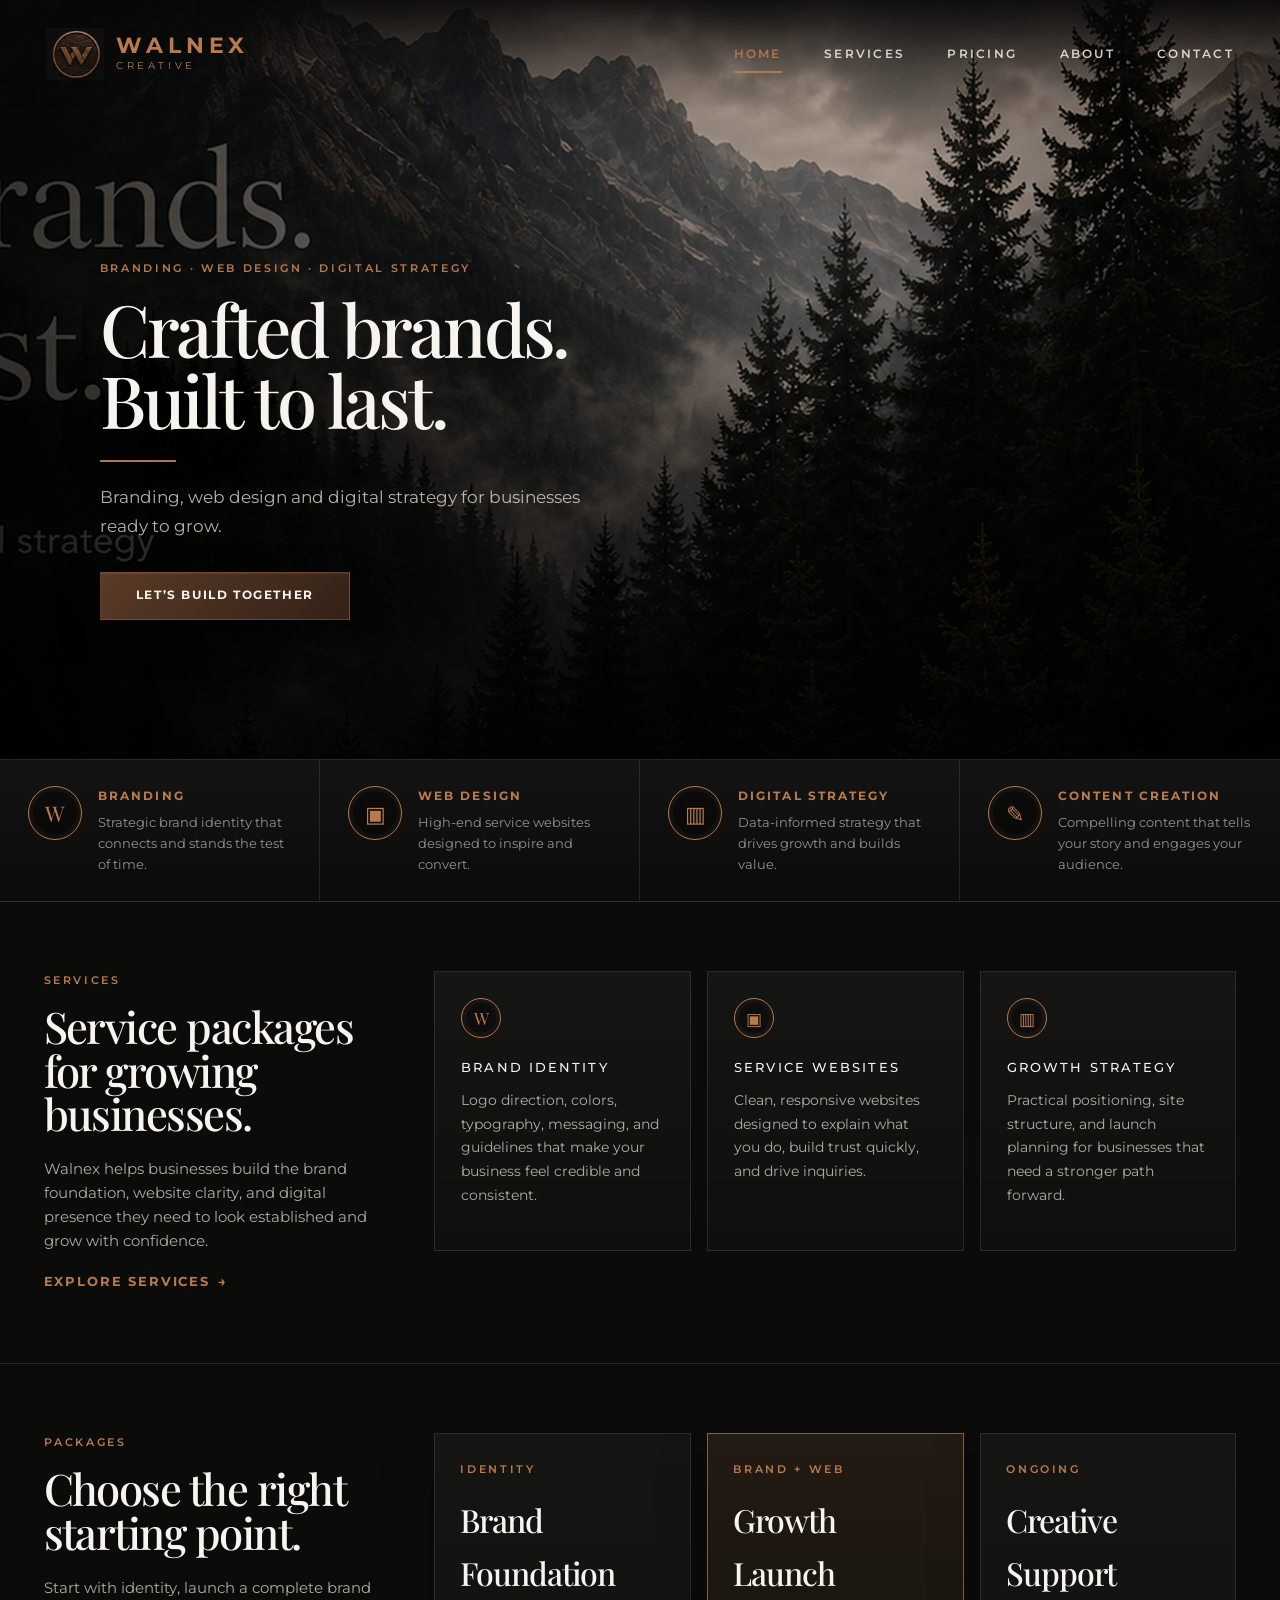
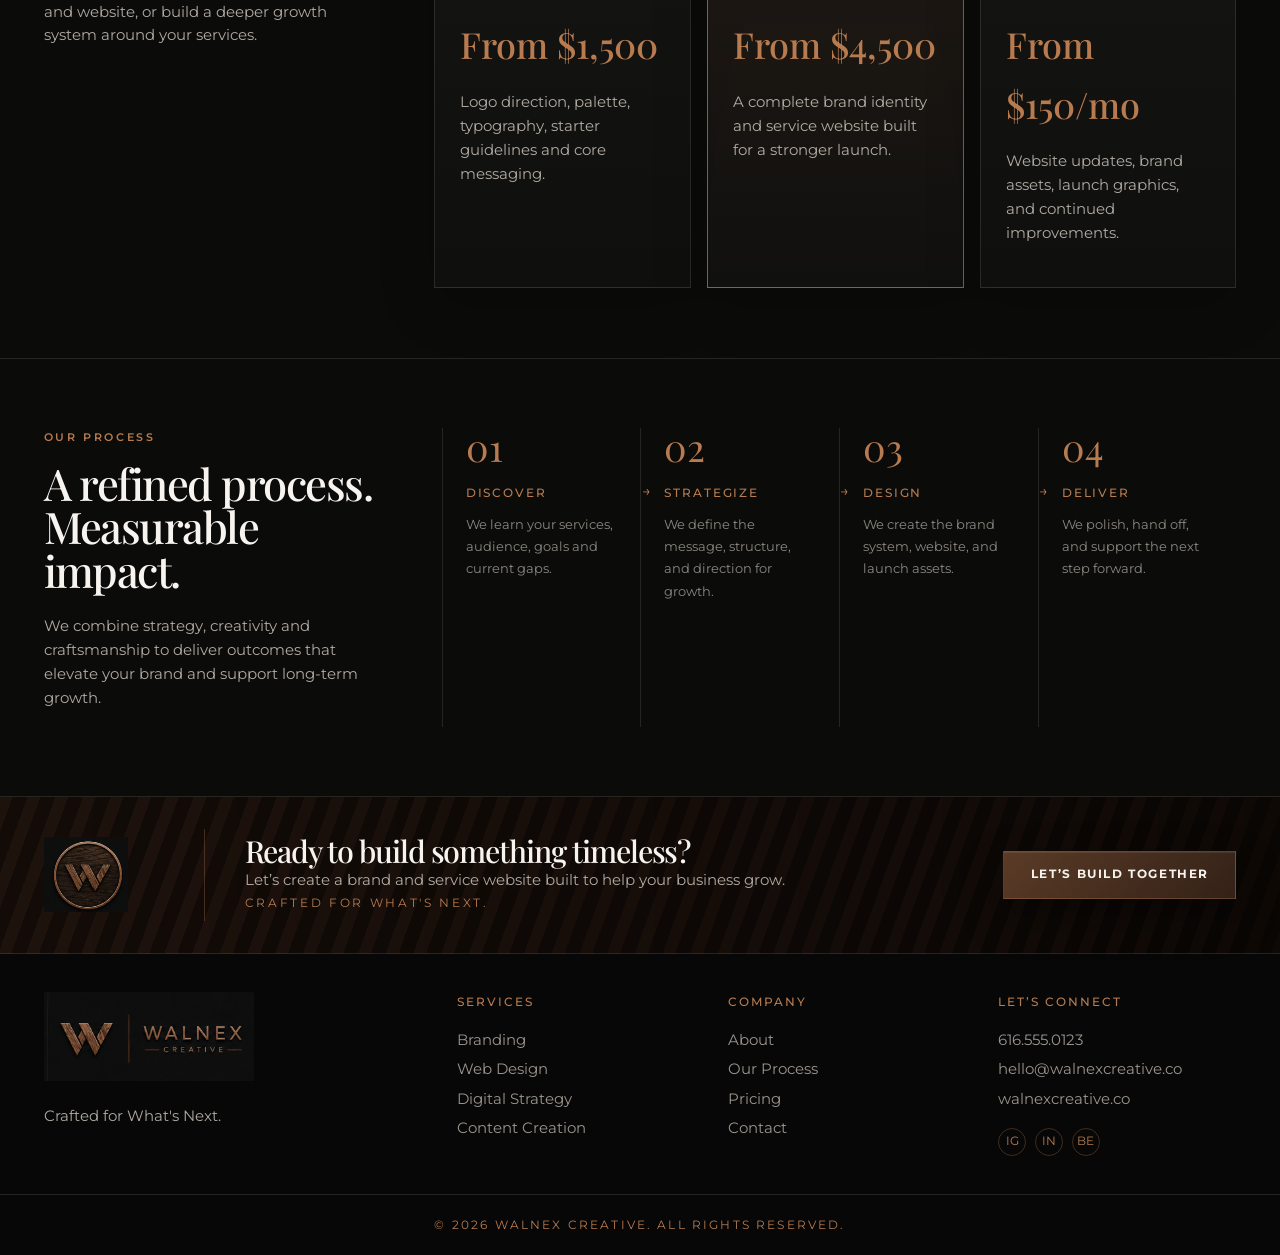
==== index.html @ 0cb0923e "Add files via upload" ====
<!DOCTYPE html>
<html lang="en">
<head>
  <meta charset="UTF-8" />
  <meta name="viewport" content="width=device-width, initial-scale=1.0" />
  <meta name="description" content="Walnex Creative builds premium brand identities, service websites, and digital strategy for growing businesses." />
  <meta name="theme-color" content="#0b0b0a" />
  <!-- Walnex Creative v2.7 -->
  <title>Walnex Creative v2.7 | Branding, Websites & Growth Strategy</title>
  <link rel="preconnect" href="https://fonts.googleapis.com">
  <link rel="preconnect" href="https://fonts.gstatic.com" crossorigin>
  <link href="https://fonts.googleapis.com/css2?family=Montserrat:wght@300;400;500;600;700;800&family=Playfair+Display:wght@500;600;700;800&display=swap" rel="stylesheet">
  <link rel="icon" href="assets/images/favicon.svg" type="image/svg+xml" />
  <link rel="stylesheet" href="assets/css/styles.css" />
</head>
<body>
<div class="grain" aria-hidden="true"></div>

<header class="site-header" id="top">
  <a class="brand" href="index.html" aria-label="Walnex Creative home">
    <img class="brand-badge" src="assets/images/walnex-mark-round.png" alt="" />
    <span class="brand-copy"><strong>WALNEX</strong><small>CREATIVE</small></span>
  </a>
  <button class="nav-toggle" type="button" aria-expanded="false" aria-controls="site-nav" aria-label="Toggle navigation">
    <span></span><span></span>
  </button>
  <nav class="site-nav" id="site-nav" aria-label="Primary navigation">
    <a class="active" href="index.html">Home</a>
    <a href="services.html">Services</a>
    <a href="pricing.html">Pricing</a>
    <a href="about.html">About</a>
    <a href="contact.html">Contact</a>
  </nav>
</header>

<main>
<section class="hero hero-v26">
  <div class="hero-bg" aria-hidden="true"></div>
  <div class="hero-content reveal">
    <p class="eyebrow">Branding · Web Design · Digital Strategy</p>
    <h1>Crafted brands.<br>Built to last.</h1>
    <div class="copper-rule"></div>
    <p class="hero-lede">Branding, web design and digital strategy for businesses ready to grow.</p>
    <a class="button wood-button" href="contact.html">Let’s build together</a>
  </div>
</section>

<section class="service-band compact-service-band">
  <article class="band-item reveal">
    <span class="circle-icon">W</span>
    <div><h3>Branding</h3><p>Strategic brand identity that connects and stands the test of time.</p></div>
  </article>
  <article class="band-item reveal">
    <span class="circle-icon">▣</span>
    <div><h3>Web Design</h3><p>High-end service websites designed to inspire and convert.</p></div>
  </article>
  <article class="band-item reveal">
    <span class="circle-icon">▥</span>
    <div><h3>Digital Strategy</h3><p>Data-informed strategy that drives growth and builds value.</p></div>
  </article>
  <article class="band-item reveal">
    <span class="circle-icon">✎</span>
    <div><h3>Content Creation</h3><p>Compelling content that tells your story and engages your audience.</p></div>
  </article>
</section>

<section class="section services-preview" id="services-overview">
  <div class="section-kicker reveal">
    <p class="eyebrow">Services</p>
    <h2>Service packages for growing businesses.</h2>
    <p>Walnex helps businesses build the brand foundation, website clarity, and digital presence they need to look established and grow with confidence.</p>
    <a class="text-link" href="services.html">Explore services <span>→</span></a>
  </div>

  <div class="service-card-grid">
    <article class="service-card reveal">
      <span class="circle-icon">W</span>
      <h3>Brand Identity</h3>
      <p>Logo direction, colors, typography, messaging, and guidelines that make your business feel credible and consistent.</p>
    </article>
    <article class="service-card reveal">
      <span class="circle-icon">▣</span>
      <h3>Service Websites</h3>
      <p>Clean, responsive websites designed to explain what you do, build trust quickly, and drive inquiries.</p>
    </article>
    <article class="service-card reveal">
      <span class="circle-icon">▥</span>
      <h3>Growth Strategy</h3>
      <p>Practical positioning, site structure, and launch planning for businesses that need a stronger path forward.</p>
    </article>
  </div>
</section>

<section class="section package-section">
  <div class="section-kicker reveal">
    <p class="eyebrow">Packages</p>
    <h2>Choose the right starting point.</h2>
    <p>Start with identity, launch a complete brand and website, or build a deeper growth system around your services.</p>
  </div>
  <div class="price-grid">
    <article class="price-card reveal"><p class="eyebrow">Identity</p><h3>Brand Foundation</h3><strong>From $1,500</strong><p>Logo direction, palette, typography, starter guidelines and core messaging.</p></article>
    <article class="price-card featured reveal"><p class="eyebrow">Brand + Web</p><h3>Growth Launch</h3><strong>From $4,500</strong><p>A complete brand identity and service website built for a stronger launch.</p></article>
    <article class="price-card reveal"><p class="eyebrow">Ongoing</p><h3>Creative Support</h3><strong>From $150/mo</strong><p>Website updates, brand assets, launch graphics, and continued improvements.</p></article>
  </div>
</section>

<section class="section process-section" id="process">
  <div class="section-kicker reveal">
    <p class="eyebrow">Our Process</p>
    <h2>A refined process. Measurable impact.</h2>
    <p>We combine strategy, creativity and craftsmanship to deliver outcomes that elevate your brand and support long-term growth.</p>
  </div>
  <div class="process-row">
    <article class="process-step reveal"><span>01</span><h3>Discover</h3><p>We learn your services, audience, goals and current gaps.</p></article>
    <article class="process-step reveal"><span>02</span><h3>Strategize</h3><p>We define the message, structure, and direction for growth.</p></article>
    <article class="process-step reveal"><span>03</span><h3>Design</h3><p>We create the brand system, website, and launch assets.</p></article>
    <article class="process-step reveal"><span>04</span><h3>Deliver</h3><p>We polish, hand off, and support the next step forward.</p></article>
  </div>
</section>
</main>

<footer class="site-footer">
  <div class="footer-cta">
    <img src="assets/images/walnex-mark-round.png" alt="" />
    <div class="footer-rule"></div>
    <div>
      <h2>Ready to build something timeless?</h2>
      <p>Let’s create a brand and service website built to help your business grow.</p>
      <p class="footer-tagline">Crafted for What's Next.</p>
    </div>
    <a class="button wood-button" href="contact.html">Let’s build together</a>
  </div>
  <div class="footer-main">
    <div class="footer-brand">
      <img src="assets/images/walnex-logo-horizontal.png" alt="Walnex Creative" />
      <p>Crafted for What's Next.</p>
    </div>
    <div>
      <h3>Services</h3>
      <a href="services.html#branding">Branding</a>
      <a href="services.html#web">Web Design</a>
      <a href="services.html#strategy">Digital Strategy</a>
      <a href="services.html#content">Content Creation</a>
    </div>
    <div>
      <h3>Company</h3>
      <a href="about.html">About</a>
      <a href="about.html#process">Our Process</a>
      <a href="pricing.html">Pricing</a>
      <a href="contact.html">Contact</a>
    </div>
    <div>
      <h3>Let’s Connect</h3>
      <a href="tel:+16165550123">616.555.0123</a>
      <a href="mailto:hello@walnexcreative.co">hello@walnexcreative.co</a>
      <a href="https://walnexcreative.co">walnexcreative.co</a>
      <div class="social-row"><span>IG</span><span>IN</span><span>BE</span></div>
    </div>
  </div>
  <div class="footer-bottom">© <span id="year"></span> Walnex Creative. All rights reserved.</div>
</footer>

<script src="assets/js/main.js"></script>
</body>
</html>
---- assets/css/styles.css ----
:root{
  --charcoal:#0b0b0a;
  --charcoal-2:#111111;
  --ink:#171717;
  --walnut:#4b3326;
  --copper:#b77b4f;
  --copper-2:#8f5a37;
  --sand:#e9e1d6;
  --ivory:#f7f3ef;
  --slate:#6d6a67;
  --forest:#203327;
  --line:rgba(183,123,79,.32);
  --line-soft:rgba(233,225,214,.12);
  --shadow:0 28px 80px rgba(0,0,0,.55);
  --serif:"Playfair Display", Georgia, serif;
  --sans:"Montserrat", Arial, sans-serif;
}

*{box-sizing:border-box}
html{scroll-behavior:smooth}
body{
  margin:0;
  background:var(--charcoal);
  color:var(--sand);
  font-family:var(--sans);
  font-size:15.5px;
  line-height:1.65;
  overflow-x:hidden;
}
body::before{
  content:"";
  position:fixed;
  inset:0;
  pointer-events:none;
  background:
    radial-gradient(circle at 50% 0%, rgba(183,123,79,.12), transparent 42%),
    radial-gradient(circle at 15% 85%, rgba(255,255,255,.04), transparent 34%),
    linear-gradient(180deg, rgba(255,255,255,.035), transparent 20%, rgba(0,0,0,.25));
  z-index:-2;
}
.grain{
  position:fixed;
  inset:0;
  opacity:.25;
  pointer-events:none;
  z-index:999;
  mix-blend-mode:soft-light;
  background-image:
    linear-gradient(0deg, rgba(255,255,255,.03) 1px, transparent 1px),
    linear-gradient(90deg, rgba(255,255,255,.02) 1px, transparent 1px);
  background-size:5px 5px;
}
a{color:inherit;text-decoration:none}
img{display:block;max-width:100%}
p{margin:0 0 1rem;color:rgba(233,225,214,.74)}
h1,h2,h3{margin:0;color:var(--ivory);font-weight:500}
h1,h2{font-family:var(--serif)}
h1{font-size:clamp(4rem,8vw,8.8rem);line-height:.92;letter-spacing:-.04em}
h2{font-size:clamp(2.35rem,4vw,4.7rem);line-height:1;letter-spacing:-.035em}
h3{font-size:1.05rem;letter-spacing:.16em;text-transform:uppercase}
.eyebrow{
  color:var(--copper);
  text-transform:uppercase;
  font-weight:600;
  letter-spacing:.22em;
  font-size:.78rem;
  margin-bottom:1rem;
}
.copper-rule{
  width:72px;
  height:2px;
  background:var(--copper);
  margin:2rem 0 1.5rem;
}
.button{
  display:inline-flex;
  align-items:center;
  justify-content:center;
  min-height:56px;
  padding:0 2rem;
  border:1px solid var(--line);
  text-transform:uppercase;
  letter-spacing:.14em;
  font-size:.82rem;
  font-weight:700;
  transition:.35s ease;
}
.wood-button{
  color:var(--ivory);
  background:
    linear-gradient(135deg, rgba(92,60,39,.98), rgba(52,34,24,.98)),
    repeating-linear-gradient(110deg, rgba(255,255,255,.06) 0 2px, transparent 2px 9px);
  box-shadow:inset 0 1px rgba(255,255,255,.08), 0 16px 40px rgba(0,0,0,.35);
}
.button:hover{transform:translateY(-2px);border-color:rgba(183,123,79,.75);box-shadow:0 18px 50px rgba(0,0,0,.45)}
.text-link{
  display:inline-flex;
  gap:.5rem;
  align-items:center;
  color:var(--copper);
  text-transform:uppercase;
  letter-spacing:.14em;
  font-size:.82rem;
  font-weight:700;
}
.text-link span{transition:.25s ease}
.text-link:hover span{transform:translateX(4px)}

.site-header{
  position:fixed;
  inset:0 0 auto 0;
  z-index:100;
  display:flex;
  justify-content:space-between;
  align-items:center;
  padding:2rem clamp(1.2rem,4vw,4.5rem);
  background:linear-gradient(180deg, rgba(7,7,7,.86), rgba(7,7,7,.35), transparent);
  transition:.35s ease;
}
.site-header.scrolled{
  padding-top:1rem;
  padding-bottom:1rem;
  background:rgba(8,8,8,.88);
  backdrop-filter:blur(18px);
  border-bottom:1px solid var(--line-soft);
}
.brand{
  display:flex;
  align-items:center;
  gap:.75rem;
  min-width:230px;
}
.brand-badge{
  width:58px;
  height:58px;
  object-fit:contain;
}
.brand-copy strong{
  display:block;
  color:var(--copper);
  font-size:1.28rem;
  letter-spacing:.20em;
  line-height:1;
}
.brand-copy small{
  display:block;
  color:var(--copper);
  font-size:.58rem;
  letter-spacing:.32em;
  line-height:1.2;
  margin-top:.18rem;
}
.site-nav{display:flex;gap:3.1rem;align-items:center}
.site-nav a{
  position:relative;
  color:var(--sand);
  font-size:.78rem;
  text-transform:uppercase;
  letter-spacing:.20em;
  font-weight:600;
  opacity:.92;
}
.site-nav a::after{
  content:"";
  position:absolute;
  left:0;
  bottom:-.55rem;
  width:100%;
  height:2px;
  background:var(--copper);
  transform:scaleX(0);
  transform-origin:left;
  transition:.28s ease;
}
.site-nav a:hover::after,.site-nav a.active::after{transform:scaleX(1)}
.site-nav a.active{color:var(--copper)}
.nav-toggle{display:none}

.hero{
  position:relative;
  min-height:760px;
  height:100vh;
  display:flex;
  align-items:center;
  padding:9rem clamp(1.4rem,7vw,8rem) 6rem;
  border-bottom:1px solid var(--line-soft);
  overflow:hidden;
}
.hero-bg{
  position:absolute;
  inset:0;
  background:
    radial-gradient(circle at 58% 24%, rgba(233,225,214,.08), transparent 28%),
    linear-gradient(90deg, rgba(0,0,0,.88) 0%, rgba(0,0,0,.72) 34%, rgba(0,0,0,.40) 60%, rgba(0,0,0,.82) 100%),
    linear-gradient(180deg, rgba(0,0,0,.18) 0%, rgba(0,0,0,.38) 38%, rgba(0,0,0,.78) 100%),
    url("../images/forest-reference-1.png") center center / cover no-repeat;
  transform:none;
}
.hero-content{
  position:relative;
  z-index:1;
  width:min(760px, 92vw);
  margin-left:clamp(0rem,2vw,3rem);
  margin-top:5rem;
}
.hero-content h1{
  text-shadow:0 18px 38px rgba(0,0,0,.55);
}
.hero-lede{
  max-width:520px;
  font-size:1.25rem;
  color:rgba(233,225,214,.78);
  margin-bottom:2rem;
}

.service-band{
  display:grid;
  grid-template-columns:repeat(4,1fr);
  border-bottom:1px solid var(--line-soft);
  background:linear-gradient(180deg, rgba(18,18,18,.96), rgba(10,10,10,.98));
}
.band-item{
  display:flex;
  gap:1.35rem;
  min-height:142px;
  padding:2rem clamp(1.2rem,2.4vw,3rem);
  border-right:1px solid var(--line-soft);
  align-items:flex-start;
}
.band-item:last-child{border-right:0}
.circle-icon{
  flex:0 0 auto;
  width:48px;
  height:48px;
  display:grid;
  place-items:center;
  border:1px solid var(--copper);
  border-radius:999px;
  color:var(--copper);
  font-family:var(--serif);
  font-size:1.35rem;
  background:rgba(0,0,0,.35);
  box-shadow:inset 0 0 0 4px rgba(183,123,79,.06);
}
.band-item h3{color:var(--copper);font-size:.82rem;margin-bottom:.35rem}
.band-item p{font-size:.95rem;margin:0;color:rgba(233,225,214,.62)}

.section{
  padding:clamp(4rem,7vw,8rem) clamp(1.4rem,4vw,4.5rem);
  border-bottom:1px solid var(--line-soft);
}
.work-preview{
  display:grid;
  grid-template-columns:minmax(220px, 28%) 1fr;
  gap:clamp(2rem,4vw,4.5rem);
  align-items:start;
}
.section-kicker h2{margin-bottom:1.4rem}
.section-kicker p:not(.eyebrow){max-width:390px}
.case-grid{
  display:grid;
  grid-template-columns:repeat(3,1fr);
  gap:1rem;
}
.case-card{
  background:rgba(255,255,255,.035);
  border:1px solid var(--line-soft);
  overflow:hidden;
  transition:.35s ease;
}
.case-card:hover{transform:translateY(-6px);border-color:rgba(183,123,79,.55);box-shadow:var(--shadow)}
.case-card img{
  height:310px;
  width:100%;
  object-fit:cover;
  filter:saturate(.82) contrast(1.08) brightness(.72);
}
.case-card div{
  position:relative;
  padding:1.4rem 1.25rem;
  min-height:116px;
}
.case-card h3{font-size:.82rem;color:var(--ivory);margin-bottom:.4rem}
.case-card p{font-size:.95rem;margin:0;color:rgba(233,225,214,.58)}
.case-card span{
  position:absolute;
  right:1.2rem;
  bottom:1.4rem;
  color:var(--copper);
  font-size:1.4rem;
}

.process-section{
  display:grid;
  grid-template-columns:minmax(250px,28%) 1fr;
  gap:clamp(2rem,5vw,5.5rem);
}
.process-row{
  display:grid;
  grid-template-columns:repeat(4,1fr);
  gap:0;
}
.process-step{
  position:relative;
  padding:0 2rem;
  border-left:1px solid var(--line-soft);
}
.process-step::after{
  content:"→";
  position:absolute;
  top:3.3rem;
  right:-.65rem;
  color:var(--copper);
}
.process-step:last-child::after{display:none}
.process-step span{
  display:block;
  color:var(--copper);
  font-family:var(--serif);
  font-size:3rem;
  line-height:1;
  margin-bottom:1.2rem;
}
.process-step h3{color:var(--copper);font-size:.82rem;margin-bottom:.6rem}
.process-step p{font-size:.95rem;margin:0;color:rgba(233,225,214,.58)}

.footer-cta{
  display:grid;
  grid-template-columns:120px 1px 1fr auto;
  gap:2.5rem;
  align-items:center;
  padding:2.5rem clamp(1.4rem,4vw,4.5rem);
  background:
    linear-gradient(90deg, rgba(0,0,0,.30), rgba(0,0,0,.65)),
    repeating-linear-gradient(110deg, #2b1a12 0 12px, #1a100b 12px 26px);
  border-bottom:1px solid var(--line-soft);
}
.footer-cta img{width:110px;height:110px;object-fit:contain}
.footer-rule{height:92px;background:var(--line)}
.footer-cta h2{font-size:2.3rem;margin-bottom:.2rem}
.footer-cta p{margin:0}

.site-footer{background:#070707}
.footer-main{
  display:grid;
  grid-template-columns:1.6fr repeat(3,1fr);
  gap:2rem;
  padding:3rem clamp(1.4rem,4vw,4.5rem);
  border-bottom:1px solid var(--line-soft);
}
.footer-brand img{width:250px;margin-bottom:1.5rem}
.footer-main h3{
  color:var(--copper);
  font-size:.78rem;
  margin-bottom:1rem;
}
.footer-main a{
  display:block;
  color:rgba(233,225,214,.65);
  margin:.35rem 0;
}
.footer-main a:hover{color:var(--copper)}
.social-row{display:flex;gap:.55rem;margin-top:1rem}
.social-row span{
  width:28px;height:28px;display:grid;place-items:center;
  border:1px solid var(--line);border-radius:50%;color:var(--copper);font-size:.72rem;
}
.footer-bottom{
  text-align:center;
  padding:1.25rem;
  color:var(--copper);
  text-transform:uppercase;
  letter-spacing:.18em;
  font-size:.75rem;
}

/* Interior pages */
.page-hero{
  padding:12rem clamp(1.4rem,4vw,4.5rem) 5rem;
  border-bottom:1px solid var(--line-soft);
  background:
    linear-gradient(90deg, rgba(0,0,0,.86), rgba(0,0,0,.64)),
    linear-gradient(180deg, rgba(0,0,0,.15), rgba(0,0,0,.80)),
    url("../images/forest-reference-1.png") center center / cover no-repeat;
}
.compact-hero>div{max-width:860px}
.page-hero h1{
  font-size:clamp(3.5rem,6.5vw,7.3rem);
  max-width:950px;
  margin-bottom:1.4rem;
}
.page-hero p:not(.eyebrow){font-size:1.2rem;max-width:720px}
.split-hero{
  display:grid;
  grid-template-columns:1fr minmax(300px, 420px);
  gap:4rem;
  align-items:center;
}
.about-image{
  height:520px;
  width:100%;
  object-fit:cover;
  border:1px solid var(--line);
  box-shadow:var(--shadow);
  filter:saturate(.85) contrast(1.05) brightness(.8);
}
.service-detail-grid{
  display:grid;
  grid-template-columns:repeat(2,1fr);
  gap:1rem;
}
.service-detail,.value-card,.price-card,.contact-card,.proposal-card{
  background:linear-gradient(180deg, rgba(255,255,255,.045), rgba(255,255,255,.018));
  border:1px solid var(--line-soft);
  box-shadow:0 16px 50px rgba(0,0,0,.22);
}
.service-detail{
  padding:2rem;
  display:grid;
  gap:1rem;
}
.service-detail h2{font-size:3rem}
.service-detail ul,.proposal-card ol{
  margin:1rem 0 0;
  padding-left:1.2rem;
  color:rgba(233,225,214,.7);
}
.service-detail li,.proposal-card li{margin:.35rem 0}
.pricing-strip{
  display:grid;
  grid-template-columns:minmax(240px,26%) 1fr;
  gap:3rem;
}
.price-grid{
  display:grid;
  grid-template-columns:repeat(3,1fr);
  gap:1rem;
}
.price-grid.standalone{grid-template-columns:repeat(3,1fr)}
.price-card{padding:2rem;position:relative}
.price-card.featured{
  border-color:rgba(183,123,79,.72);
  background:linear-gradient(180deg, rgba(183,123,79,.14), rgba(255,255,255,.025));
}
.price-card h3{
  font-family:var(--serif);
  text-transform:none;
  letter-spacing:-.02em;
  font-size:2.3rem;
  color:var(--ivory);
}
.price-card strong{
  display:block;
  color:var(--copper);
  font-family:var(--serif);
  font-size:2.7rem;
  font-weight:500;
  margin:1rem 0;
}
.portfolio-grid{
  display:grid;
  gap:1.25rem;
}
.portfolio-card{
  display:grid;
  grid-template-columns:minmax(320px, 42%) 1fr;
  gap:0;
  border:1px solid var(--line-soft);
  background:rgba(255,255,255,.035);
  min-height:420px;
}
.portfolio-card img{
  width:100%;
  height:100%;
  object-fit:cover;
  filter:saturate(.8) contrast(1.05) brightness(.75);
}
.portfolio-card div{
  display:flex;
  flex-direction:column;
  justify-content:center;
  padding:clamp(2rem,5vw,5rem);
}
.portfolio-card h2{margin-bottom:1rem}
.values-grid{
  display:grid;
  grid-template-columns:repeat(4,1fr);
  gap:1rem;
}
.value-card{padding:2rem}
.value-card h2{
  font-size:2.5rem;
  margin:1.2rem 0 .8rem;
}
.contact-card{
  padding:2rem;
}
.contact-card img{width:180px;margin:0 0 1rem auto}
.contact-card h2{font-size:2.7rem;margin-bottom:1rem}
.contact-card a{display:block;color:var(--copper);margin:.5rem 0}
.contact-section{
  display:grid;
  grid-template-columns:1.25fr .75fr;
  gap:1rem;
  align-items:start;
}
.contact-form{
  display:grid;
  grid-template-columns:repeat(2,1fr);
  gap:1rem;
  background:rgba(255,255,255,.035);
  border:1px solid var(--line-soft);
  padding:2rem;
}
.contact-form label{
  display:grid;
  gap:.45rem;
  color:var(--copper);
  text-transform:uppercase;
  letter-spacing:.14em;
  font-size:.76rem;
  font-weight:700;
}
.contact-form label:nth-child(5){grid-column:1/-1}
input,select,textarea{
  width:100%;
  background:#090909;
  border:1px solid var(--line-soft);
  color:var(--ivory);
  padding:1rem;
  font:inherit;
  letter-spacing:0;
  text-transform:none;
}
textarea{resize:vertical}
.contact-form button{justify-self:start}
.proposal-card{padding:2rem}
.proposal-card h2{font-size:2.7rem;margin-bottom:1rem}

/* Reveal */
.reveal{opacity:0;transform:translateY(24px);transition:opacity .75s ease, transform .75s ease}
.reveal.visible{opacity:1;transform:translateY(0)}

@media (max-width: 1050px){
  .service-band,.case-grid,.price-grid,.values-grid{grid-template-columns:repeat(2,1fr)}
  .work-preview,.process-section,.pricing-strip,.contact-section,.split-hero{grid-template-columns:1fr}
  .process-row{grid-template-columns:repeat(2,1fr);gap:2rem}
  .process-step{border-left:0;border-top:1px solid var(--line-soft);padding:1.5rem 0 0}
  .process-step::after{display:none}
  .footer-cta{grid-template-columns:90px 1fr;gap:1.5rem}
  .footer-rule{display:none}
  .footer-cta .button{grid-column:1/-1;justify-self:start}
  .footer-main{grid-template-columns:1fr 1fr}
  .portfolio-card{grid-template-columns:1fr}
  .portfolio-card img{height:360px}
}

@media (max-width: 820px){
  .site-header{padding:1rem 1.2rem;background:rgba(7,7,7,.9);backdrop-filter:blur(14px)}
  .brand{min-width:0}
  .brand-badge{width:48px;height:48px}
  .brand-copy strong{font-size:1.1rem}
  .site-nav{
    position:fixed;
    top:75px;
    right:1rem;
    left:1rem;
    display:grid;
    gap:0;
    background:rgba(8,8,8,.96);
    border:1px solid var(--line);
    padding:.75rem;
    transform:translateY(-14px);
    opacity:0;
    pointer-events:none;
    transition:.25s ease;
  }
  .site-nav.open{opacity:1;transform:translateY(0);pointer-events:auto}
  .site-nav a{padding:1rem;border-bottom:1px solid var(--line-soft)}
  .site-nav a:last-child{border-bottom:0}
  .nav-toggle{
    display:grid;
    gap:6px;
    border:0;
    background:transparent;
    padding:.75rem;
  }
  .nav-toggle span{display:block;width:28px;height:2px;background:var(--copper)}
  .hero{min-height:760px;padding:8rem 1.4rem 4rem}
  h1{font-size:clamp(3.6rem,17vw,6rem)}
  .service-band,.case-grid,.price-grid,.values-grid,.service-detail-grid,.contact-form{grid-template-columns:1fr}
  .band-item{border-right:0;border-bottom:1px solid var(--line-soft)}
  .footer-main{grid-template-columns:1fr}
}


/* v2.2 Typography + service-business refinements */
.hero-content h1,
.page-hero h1,
.section-kicker h2,
.portfolio-card h2,
.price-card h3,
.value-card h2,
.contact-card h2,
.proposal-card h2 {
  font-family: var(--serif);
}

.brand-tagline {
  margin: 1.1rem 0 2rem;
  color: var(--copper);
  text-transform: uppercase;
  letter-spacing: .24em;
  font-size: .82rem;
  font-weight: 600;
}

.hero-growth-word {
  color: var(--copper);
}

.service-detail h2,
.price-card h3 {
  letter-spacing: -.035em;
}

.footer-brand .tagline-line,
.footer-tagline {
  color: var(--copper);
  text-transform: uppercase;
  letter-spacing: .22em;
  font-size: .76rem;
  margin-top: .6rem;
}

.service-outcome {
  margin-top: 1rem;
  padding-top: 1rem;
  border-top: 1px solid var(--line-soft);
  color: rgba(233,225,214,.78);
  font-weight: 500;
}

.case-card h3,
.portfolio-card .eyebrow,
.band-item h3,
.service-detail .eyebrow {
  font-family: var(--sans);
  font-weight: 700;
}



/* v2.3 hero fix
   The homepage and interior page backgrounds now use the exact uploaded forest reference image:
   assets/images/forest-reference-1.png
*/


/* ================================
   v2.4 polish: smaller scale, lighter hero, service focus
   ================================ */

body{
  font-size:14.5px;
}

.site-header{
  padding:1.25rem clamp(1.1rem,3.3vw,3.6rem);
}

.site-header.scrolled{
  padding-top:.75rem;
  padding-bottom:.75rem;
}

.brand-badge{
  width:48px;
  height:48px;
}

.brand-copy strong{
  font-size:1.08rem;
  letter-spacing:.19em;
}

.brand-copy small{
  font-size:.52rem;
  letter-spacing:.30em;
}

.site-nav{
  gap:2.35rem;
}

.site-nav a{
  font-size:.72rem;
  letter-spacing:.18em;
}

.hero{
  min-height:650px;
  height:86vh;
  padding:7.4rem clamp(1.25rem,6vw,6.8rem) 4.5rem;
}

.hero-bg{
  background:
    radial-gradient(circle at 58% 22%, rgba(233,225,214,.14), transparent 32%),
    linear-gradient(90deg, rgba(0,0,0,.78) 0%, rgba(0,0,0,.58) 34%, rgba(0,0,0,.24) 62%, rgba(0,0,0,.58) 100%),
    linear-gradient(180deg, rgba(0,0,0,.10) 0%, rgba(0,0,0,.18) 38%, rgba(0,0,0,.66) 100%),
    url("../images/hero-forest-v2-4.jpg") center center / cover no-repeat;
}

.hero-content{
  width:min(590px, 92vw);
  margin-top:3rem;
}

h1{
  font-size:clamp(3.1rem,5.8vw,6.7rem);
  line-height:.94;
}

.hero-lede{
  max-width:510px;
  font-size:1.02rem;
  line-height:1.75;
}

.eyebrow{
  font-size:.69rem;
  letter-spacing:.24em;
}

.brand-tagline{
  font-size:.68rem;
  letter-spacing:.24em;
  margin:1rem 0 1.7rem;
}

.button{
  min-height:48px;
  padding:0 1.65rem;
  font-size:.72rem;
}

.service-band{
  grid-template-columns:repeat(4,1fr);
}

.band-item{
  min-height:112px;
  padding:1.45rem clamp(1rem,2vw,2.1rem);
  gap:1rem;
}

.circle-icon{
  width:40px;
  height:40px;
  font-size:1.05rem;
}

.band-item h3{
  font-size:.72rem;
}

.band-item p{
  font-size:.82rem;
}

.section{
  padding:clamp(3.3rem,5.4vw,6.1rem) clamp(1.25rem,3.4vw,3.8rem);
}

.services-preview{
  display:grid;
  grid-template-columns:minmax(245px, 30%) 1fr;
  gap:clamp(2rem,4vw,4rem);
  align-items:start;
}

.service-card-grid{
  display:grid;
  grid-template-columns:repeat(3,1fr);
  gap:1rem;
}

.service-card{
  background:linear-gradient(180deg, rgba(255,255,255,.045), rgba(255,255,255,.018));
  border:1px solid var(--line-soft);
  padding:1.55rem;
  min-height:260px;
}

.service-card h3{
  margin:1.25rem 0 .75rem;
  color:var(--ivory);
  font-size:.82rem;
}

.service-card p{
  font-size:.92rem;
}

.section-kicker h2{
  font-size:clamp(2rem,3.4vw,3.9rem);
}

.process-row{
  gap:0;
}

.process-step{
  padding:0 1.45rem;
}

.process-step span{
  font-size:2.35rem;
}

.process-step h3{
  font-size:.72rem;
}

.process-step p{
  font-size:.84rem;
}

.page-hero{
  padding:9.5rem clamp(1.25rem,3.4vw,3.8rem) 4rem;
  background:
    linear-gradient(90deg, rgba(0,0,0,.76), rgba(0,0,0,.50)),
    linear-gradient(180deg, rgba(0,0,0,.08), rgba(0,0,0,.64)),
    url("../images/hero-forest-v2-4.jpg") center center / cover no-repeat;
}

.page-hero h1{
  font-size:clamp(2.85rem,4.9vw,5.8rem);
  max-width:820px;
}

.page-hero p:not(.eyebrow){
  font-size:1.02rem;
  max-width:680px;
}

.service-detail{
  padding:1.55rem;
}

.service-detail h2{
  font-size:clamp(2rem,3vw,3rem);
}

.price-card{
  padding:1.6rem;
}

.price-card h3{
  font-size:2rem;
}

.price-card strong{
  font-size:2.25rem;
}

.footer-cta{
  padding:2rem clamp(1.25rem,3.4vw,3.8rem);
}

.footer-cta img{
  width:84px;
  height:84px;
}

.footer-cta h2{
  font-size:1.9rem;
}

.footer-main{
  padding:2.4rem clamp(1.25rem,3.4vw,3.8rem);
}

.footer-brand img{
  width:210px;
}

/* Hide any old client/case-card styling from the homepage if cached markup appears */
.case-grid,
.work-preview{
  display:none !important;
}

@media (max-width:1050px){
  .services-preview{
    grid-template-columns:1fr;
  }
  .service-card-grid{
    grid-template-columns:repeat(2,1fr);
  }
  .hero{
    height:auto;
    min-height:650px;
  }
}

@media (max-width:820px){
  .service-card-grid,
  .service-band{
    grid-template-columns:1fr;
  }
  .hero{
    min-height:620px;
    padding-top:7rem;
  }
  h1{
    font-size:clamp(3rem,13vw,4.8rem);
  }
  .site-nav{
    gap:0;
  }
}


/* ================================
   v2.5 corrections
   - Different hero image
   - No cut-off hero
   - Single-line tagline
   - Smaller/more palatable scale
   - No fake client portfolio
   ================================ */

.hero{
  min-height:760px;
  height:auto;
  padding-top:7.2rem;
  padding-bottom:5.25rem;
  display:flex;
  align-items:center;
}

.hero-bg{
  background:
    radial-gradient(circle at 58% 20%, rgba(255,255,255,.15), transparent 36%),
    linear-gradient(90deg, rgba(0,0,0,.74) 0%, rgba(0,0,0,.54) 34%, rgba(0,0,0,.20) 64%, rgba(0,0,0,.56) 100%),
    linear-gradient(180deg, rgba(0,0,0,.08) 0%, rgba(0,0,0,.18) 40%, rgba(0,0,0,.64) 100%),
    url("../images/hero-forest-v2-5.jpg") center center / cover no-repeat !important;
  transform:none;
}

.hero-content{
  width:min(600px, 92vw);
  margin-top:2.25rem;
}

h1{
  font-size:clamp(3rem,5.45vw,6.15rem);
  line-height:.96;
}

.hero-lede{
  font-size:1rem;
  line-height:1.72;
  max-width:520px;
  margin-bottom:1.25rem;
}

.brand-tagline{
  display:block;
  white-space:nowrap;
  width:max-content;
  max-width:100%;
  font-size:.68rem;
  letter-spacing:.22em;
  margin:1rem 0 1.55rem;
}

.copper-rule{
  margin:1.45rem 0 1.1rem;
}

.compact-service-band{
  grid-template-columns:repeat(4,1fr);
}

.band-item{
  min-height:104px;
}

.services-preview,
.package-section{
  display:grid;
  grid-template-columns:minmax(240px, 30%) 1fr;
  gap:clamp(2rem,4vw,4rem);
  align-items:start;
}

.service-card-grid{
  display:grid;
  grid-template-columns:repeat(3,1fr);
  gap:1rem;
}

.service-card{
  background:linear-gradient(180deg, rgba(255,255,255,.045), rgba(255,255,255,.018));
  border:1px solid var(--line-soft);
  padding:1.55rem;
  min-height:245px;
}

.service-card h3{
  margin:1.15rem 0 .65rem;
  color:var(--ivory);
  font-size:.82rem;
}

.service-card p{
  font-size:.9rem;
}

/* hard-hide legacy fake client/portfolio cards if any browser cache/old section remains */
.work-preview,
.case-grid,
.case-card{
  display:none !important;
}

.page-hero{
  background:
    linear-gradient(90deg, rgba(0,0,0,.76), rgba(0,0,0,.48)),
    linear-gradient(180deg, rgba(0,0,0,.08), rgba(0,0,0,.64)),
    url("../images/hero-forest-v2-5.jpg") center center / cover no-repeat !important;
}

@media (max-width:1050px){
  .hero{
    min-height:720px;
  }
  .services-preview,
  .package-section{
    grid-template-columns:1fr;
  }
  .service-card-grid{
    grid-template-columns:repeat(2,1fr);
  }
}

@media (max-width:820px){
  .hero{
    min-height:680px;
    padding-top:6.8rem;
    padding-bottom:4rem;
  }
  .service-card-grid,
  .compact-service-band{
    grid-template-columns:1fr;
  }
  .brand-tagline{
    white-space:normal;
    width:auto;
  }
}


/* ================================
   v2.6 approved mockup match
   ================================ */

.site-header{
  padding:1.55rem clamp(1.2rem,3.6vw,4.1rem);
}

.brand-badge{
  width:58px;
  height:58px;
}

.brand-copy strong{
  font-size:1.38rem;
  letter-spacing:.22em;
}

.brand-copy small{
  font-size:.62rem;
  letter-spacing:.36em;
}

.site-nav{
  gap:2.65rem;
}

.site-nav a{
  font-size:.78rem;
  letter-spacing:.18em;
}

.hero-v26{
  min-height:760px;
  height:76vh;
  max-height:840px;
  padding:8.7rem clamp(1.25rem,5.8vw,6.5rem) 4.2rem;
  align-items:center;
}

.hero-v26 .hero-bg{
  background:
    radial-gradient(circle at 58% 20%, rgba(233,225,214,.12), transparent 30%),
    linear-gradient(90deg, rgba(0,0,0,.74) 0%, rgba(0,0,0,.52) 36%, rgba(0,0,0,.18) 64%, rgba(0,0,0,.56) 100%),
    linear-gradient(180deg, rgba(0,0,0,.12) 0%, rgba(0,0,0,.18) 40%, rgba(0,0,0,.74) 100%),
    url("../images/hero-approved-mountain-forest-v2-6.jpg") center center / cover no-repeat !important;
  transform:none;
}

.hero-v26 .hero-content{
  width:min(680px, 92vw);
  margin-top:3rem;
}

.hero-v26 h1{
  font-size:clamp(3.2rem,5.65vw,6.55rem);
  line-height:.98;
  letter-spacing:-.045em;
}

.hero-v26 .hero-lede{
  font-size:1.08rem;
  line-height:1.68;
  max-width:520px;
  margin-bottom:2rem;
}

.hero-v26 .copper-rule{
  width:76px;
  margin:1.55rem 0 1.25rem;
}

.hero-v26 .button{
  min-width:250px;
}

.service-band{
  background:linear-gradient(180deg, rgba(20,20,20,.98), rgba(11,11,10,.99));
}

.compact-service-band{
  grid-template-columns:repeat(4,1fr);
}

.compact-service-band .band-item{
  min-height:126px;
  padding:1.65rem clamp(1rem,2.2vw,2.45rem);
}

.compact-service-band .circle-icon{
  width:54px;
  height:54px;
  font-size:1.35rem;
}

.compact-service-band .band-item h3{
  font-size:.76rem;
  letter-spacing:.17em;
}

.compact-service-band .band-item p{
  font-size:.84rem;
  line-height:1.55;
}

.services-preview,
.package-section{
  display:grid;
  grid-template-columns:minmax(250px, 28%) 1fr;
  gap:clamp(2rem,4.4vw,4.4rem);
}

.service-card-grid{
  display:grid;
  grid-template-columns:repeat(3,1fr);
  gap:1rem;
}

.service-card{
  background:linear-gradient(180deg, rgba(255,255,255,.045), rgba(255,255,255,.018));
  border:1px solid var(--line-soft);
  padding:1.65rem;
  min-height:245px;
}

.service-card h3{
  margin:1.15rem 0 .65rem;
  color:var(--ivory);
  font-size:.82rem;
}

.work-preview,
.case-grid,
.case-card{
  display:none !important;
}

@media (max-width:1050px){
  .hero-v26{
    height:auto;
    min-height:720px;
  }
  .services-preview,
  .package-section{
    grid-template-columns:1fr;
  }
  .service-card-grid{
    grid-template-columns:repeat(2,1fr);
  }
}

@media (max-width:820px){
  .hero-v26{
    min-height:700px;
    padding-top:7rem;
  }
  .hero-v26 h1{
    font-size:clamp(3rem,13vw,5rem);
  }
  .service-card-grid,
  .compact-service-band{
    grid-template-columns:1fr;
  }
}
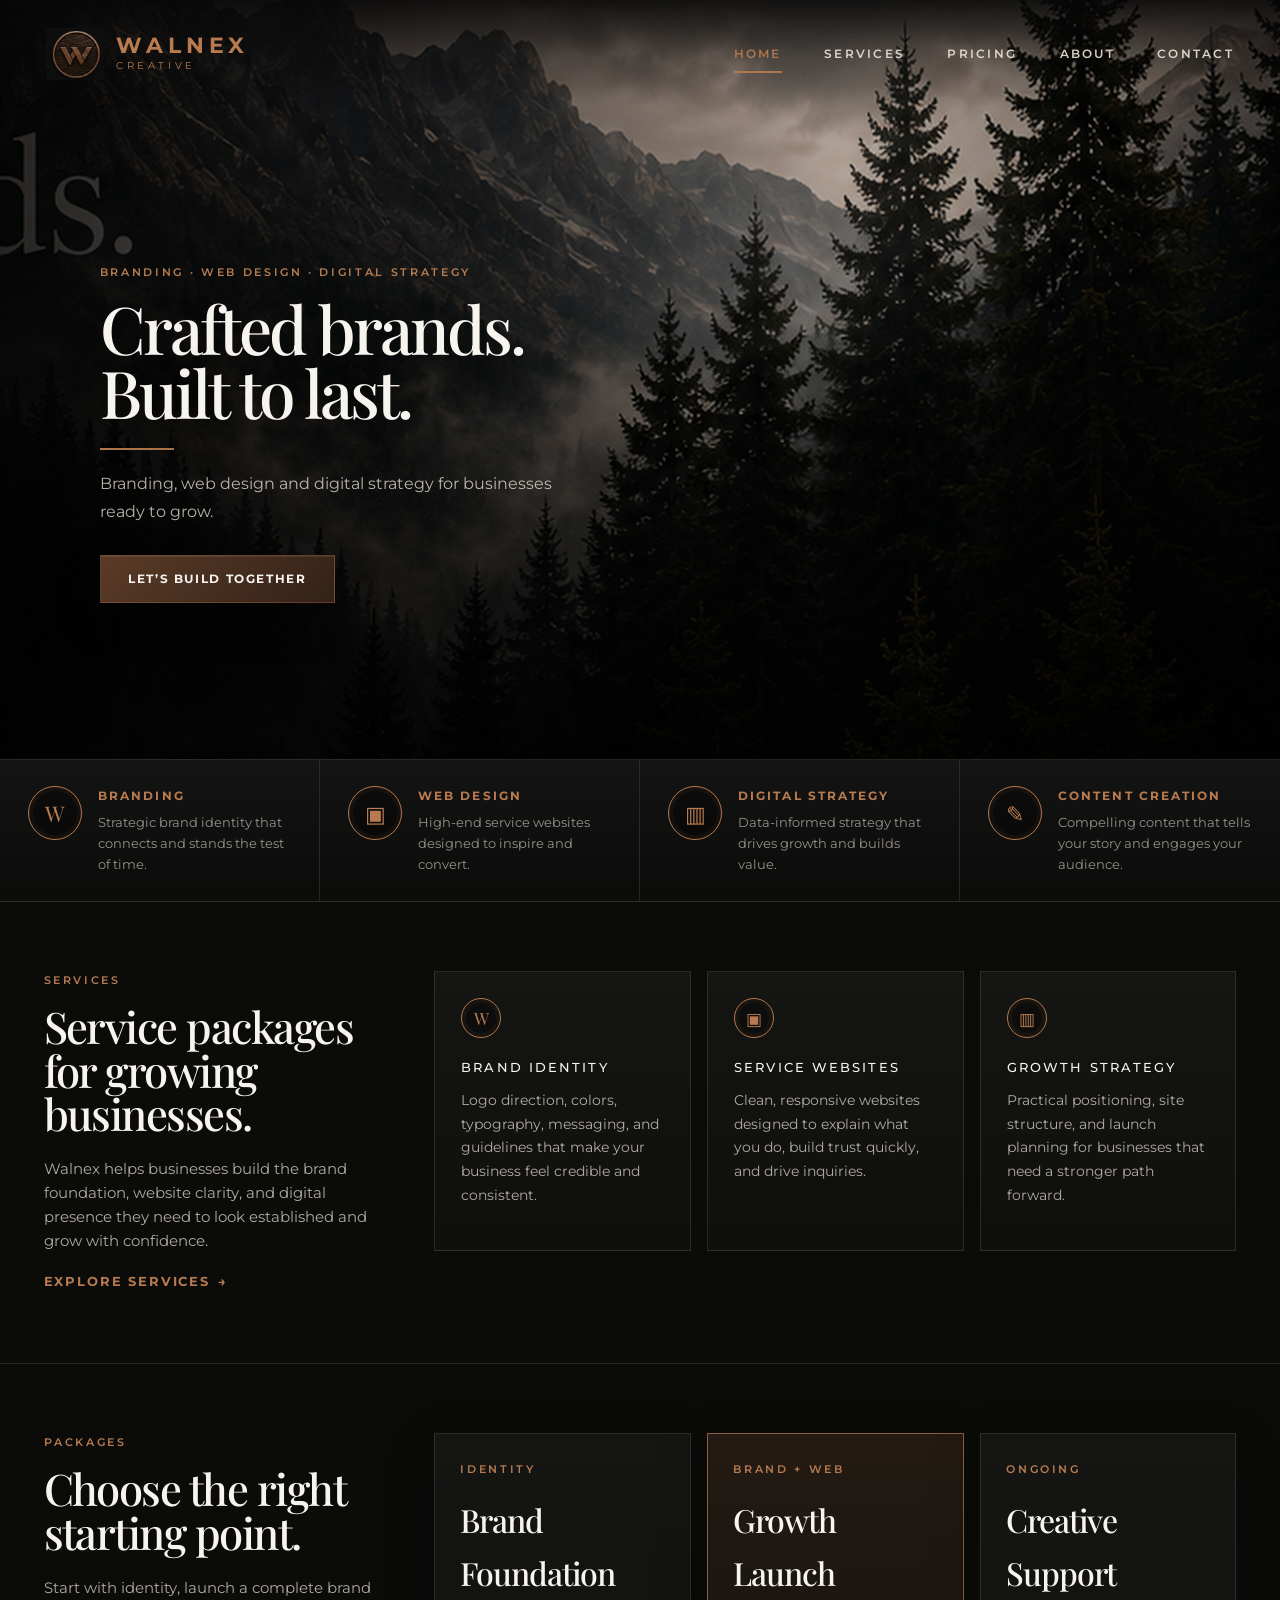
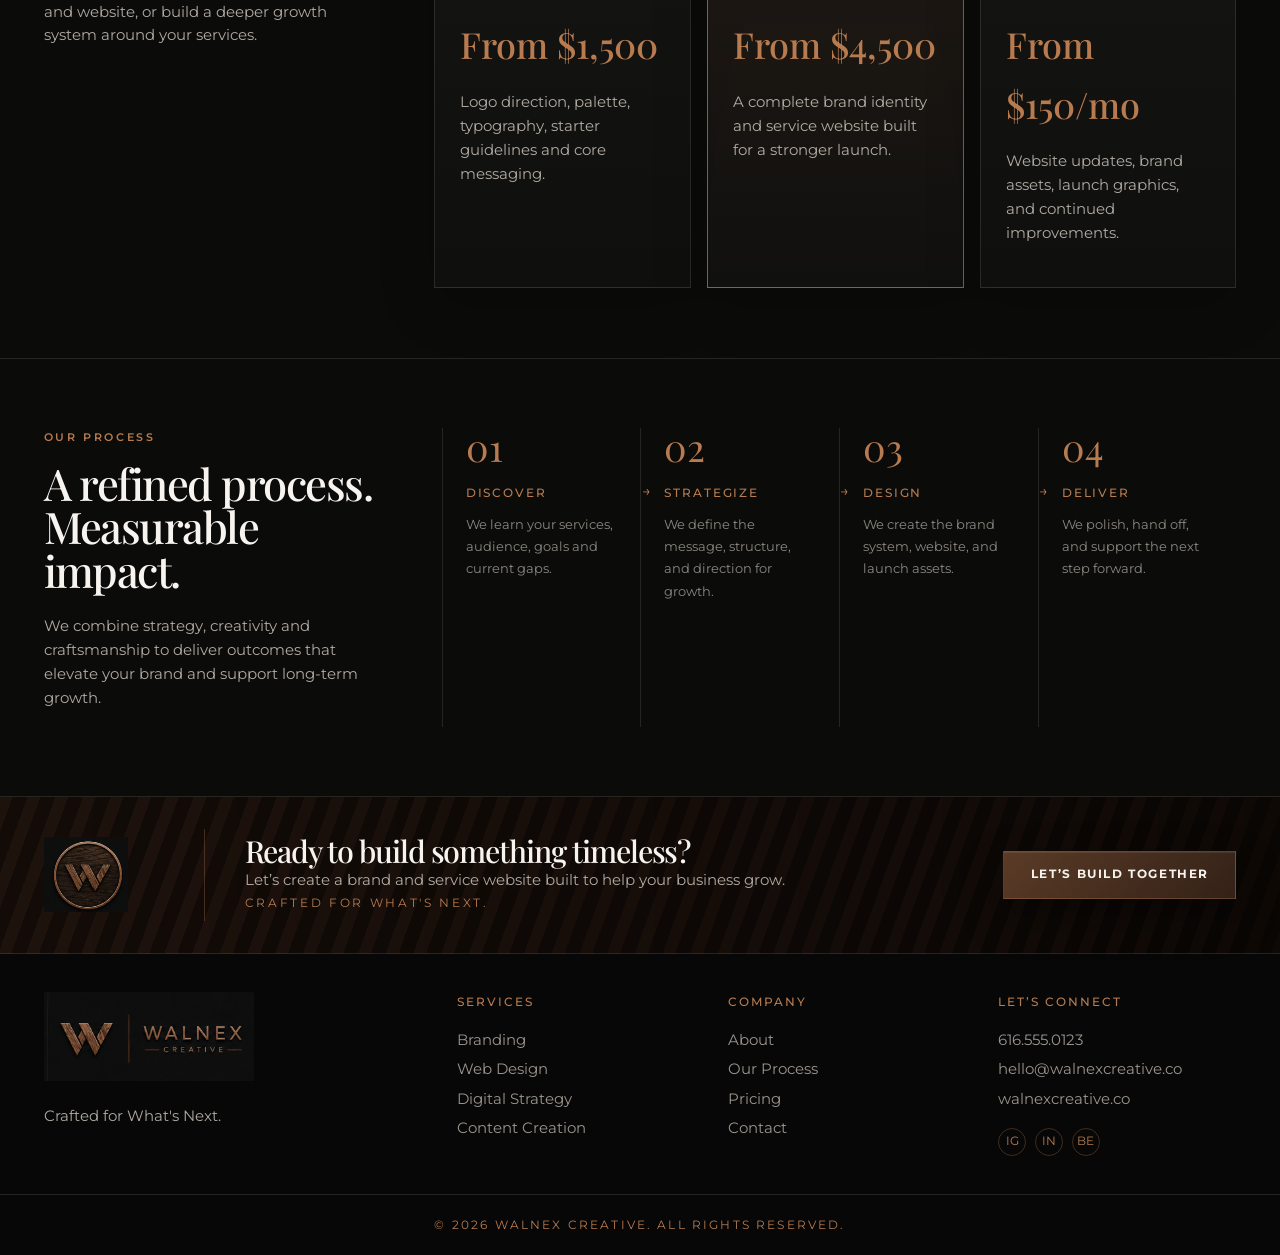
==== commit 486ca7b8: "Add files via upload" ====
--- a/index.html
+++ b/index.html
@@ -5,8 +5,8 @@
   <meta name="viewport" content="width=device-width, initial-scale=1.0" />
   <meta name="description" content="Walnex Creative builds premium brand identities, service websites, and digital strategy for growing businesses." />
   <meta name="theme-color" content="#0b0b0a" />
-  <!-- Walnex Creative v2.7 -->
-  <title>Walnex Creative v2.7 | Branding, Websites & Growth Strategy</title>
+  <!-- Walnex Creative v2.8.1.1.1 -->
+  <title>Walnex Creative v2.8.1.1 | Branding, Websites & Growth Strategy</title>
   <link rel="preconnect" href="https://fonts.googleapis.com">
   <link rel="preconnect" href="https://fonts.gstatic.com" crossorigin>
   <link href="https://fonts.googleapis.com/css2?family=Montserrat:wght@300;400;500;600;700;800&family=Playfair+Display:wght@500;600;700;800&display=swap" rel="stylesheet">
--- a/assets/css/styles.css
+++ b/assets/css/styles.css
@@ -1229,3 +1229,70 @@
     grid-template-columns:1fr;
   }
 }
+
+
+/* ================================
+   v2.7 hero text fix
+   - remove background text artifacts by using a cleaner crop
+   - refine headline scale/placement
+   ================================ */
+
+.hero-v26 .hero-bg{
+  background:
+    radial-gradient(circle at 62% 18%, rgba(233,225,214,.10), transparent 28%),
+    linear-gradient(90deg, rgba(0,0,0,.82) 0%, rgba(0,0,0,.58) 34%, rgba(0,0,0,.18) 66%, rgba(0,0,0,.52) 100%),
+    linear-gradient(180deg, rgba(0,0,0,.12) 0%, rgba(0,0,0,.18) 42%, rgba(0,0,0,.76) 100%),
+    url("../images/hero-approved-mountain-forest-v2-7.jpg") center center / cover no-repeat !important;
+}
+
+.hero-v26{
+  min-height:760px;
+  height:78vh;
+  max-height:860px;
+  padding:8.5rem clamp(1.25rem,5.8vw,6.5rem) 4.2rem;
+}
+
+.hero-v26 .hero-content{
+  width:min(620px, 92vw);
+  margin-top:2.4rem;
+}
+
+.hero-v26 h1{
+  font-size:clamp(3.05rem,5.15vw,5.85rem);
+  line-height:.97;
+  letter-spacing:-.045em;
+  max-width:560px;
+}
+
+.hero-v26 .hero-lede{
+  font-size:1.02rem;
+  line-height:1.72;
+  max-width:470px;
+  margin-bottom:1.9rem;
+}
+
+.hero-v26 .copper-rule{
+  width:74px;
+  margin:1.4rem 0 1.2rem;
+}
+
+.hero-v26 .button{
+  min-width:235px;
+}
+
+@media (max-width:1050px){
+  .hero-v26{
+    height:auto;
+    min-height:700px;
+  }
+}
+
+@media (max-width:820px){
+  .hero-v26{
+    min-height:660px;
+    padding-top:6.9rem;
+  }
+  .hero-v26 h1{
+    font-size:clamp(2.9rem,12.5vw,4.7rem);
+  }
+}
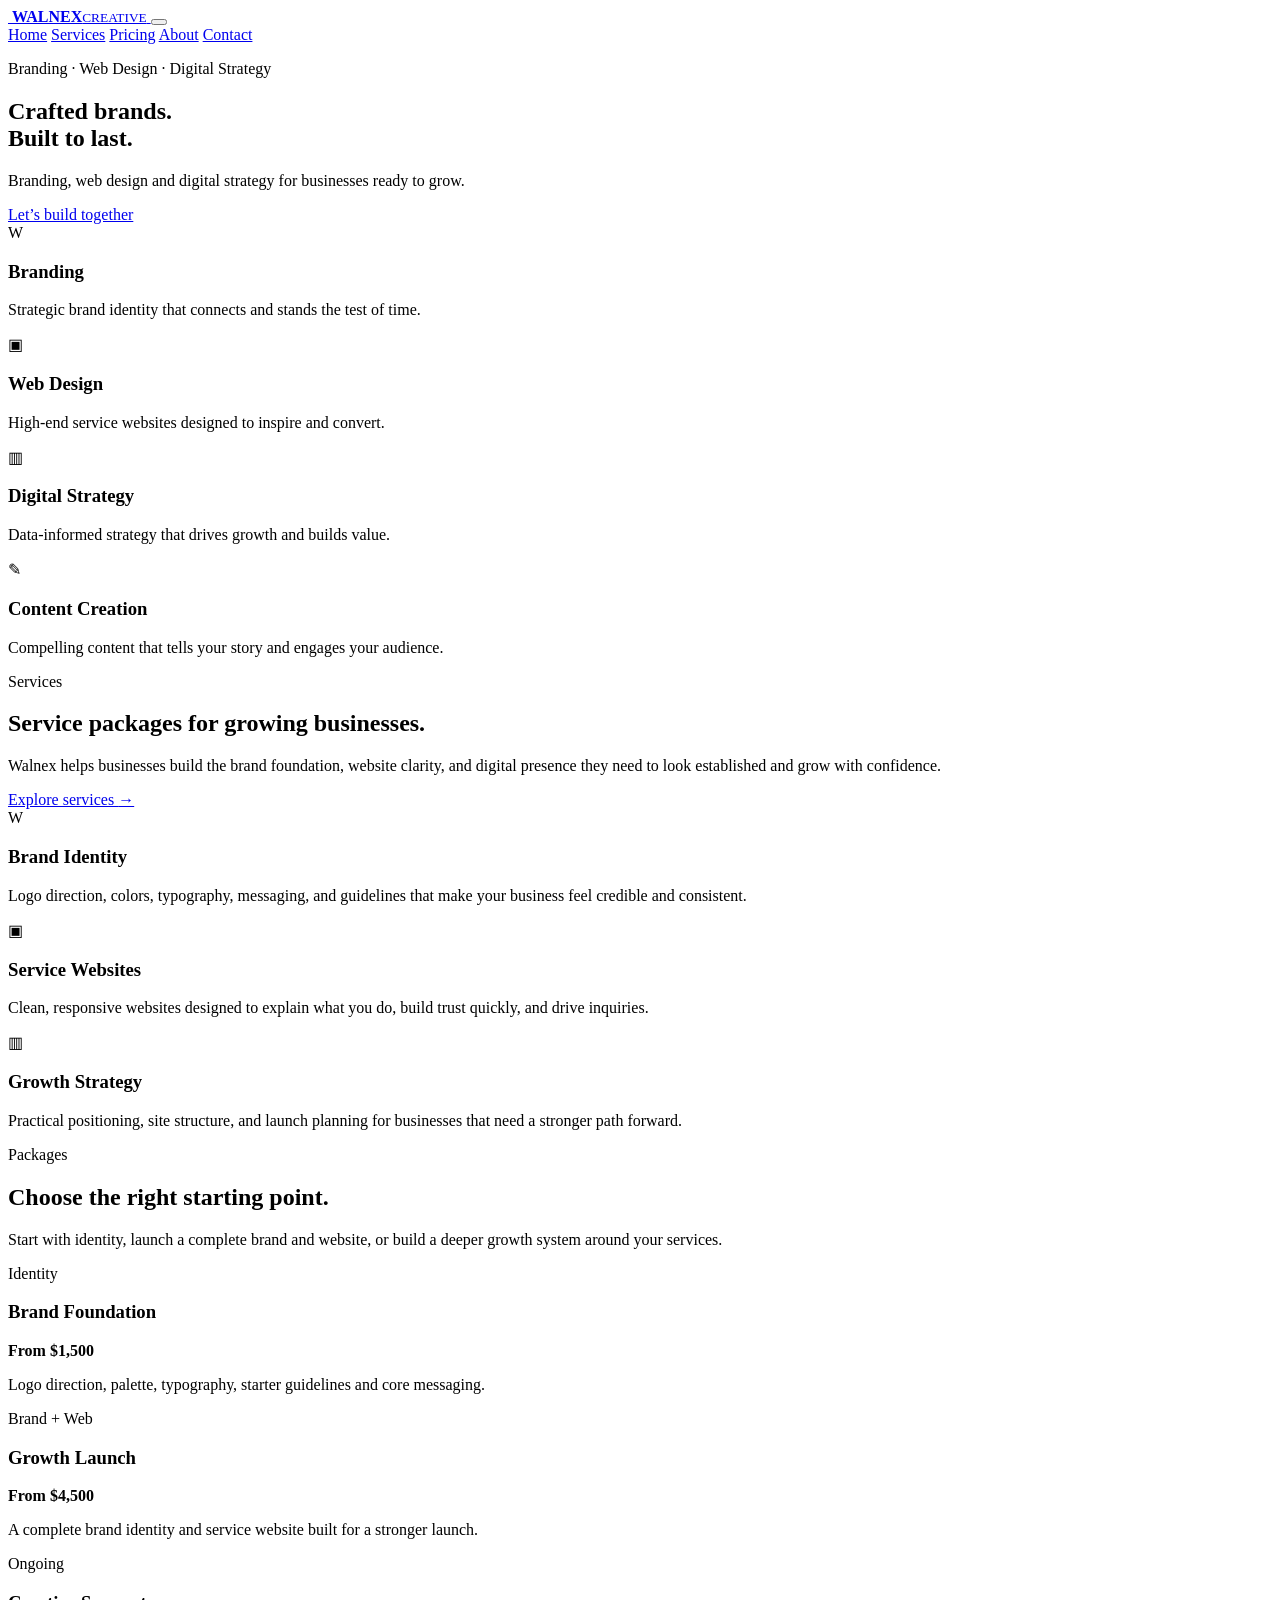
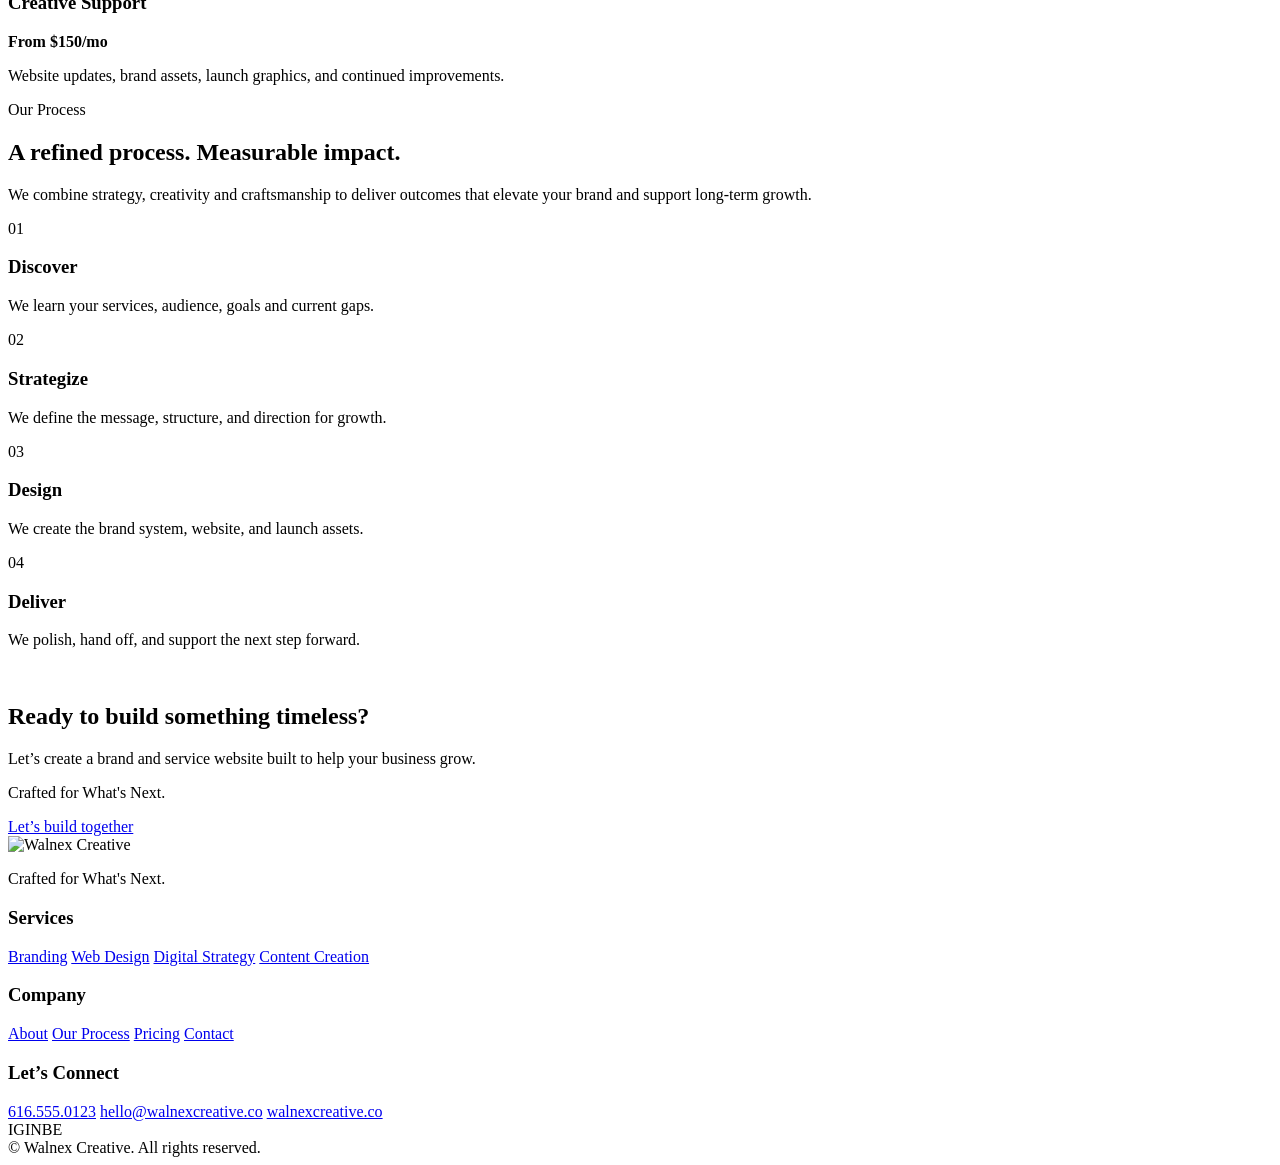
==== commit 9e5dd9bb: "Add files via upload" ====
--- a/index.html
+++ b/index.html
@@ -5,8 +5,8 @@
   <meta name="viewport" content="width=device-width, initial-scale=1.0" />
   <meta name="description" content="Walnex Creative builds premium brand identities, service websites, and digital strategy for growing businesses." />
   <meta name="theme-color" content="#0b0b0a" />
-  <!-- Walnex Creative v2.8.1.1.1 -->
-  <title>Walnex Creative v2.8.1.1 | Branding, Websites & Growth Strategy</title>
+  <!-- Walnex Creative v2.8.3.1.1 -->
+  <title>Walnex Creative v2.8.3.1 | Branding, Websites & Growth Strategy</title>
   <link rel="preconnect" href="https://fonts.googleapis.com">
   <link rel="preconnect" href="https://fonts.gstatic.com" crossorigin>
   <link href="https://fonts.googleapis.com/css2?family=Montserrat:wght@300;400;500;600;700;800&family=Playfair+Display:wght@500;600;700;800&display=swap" rel="stylesheet">
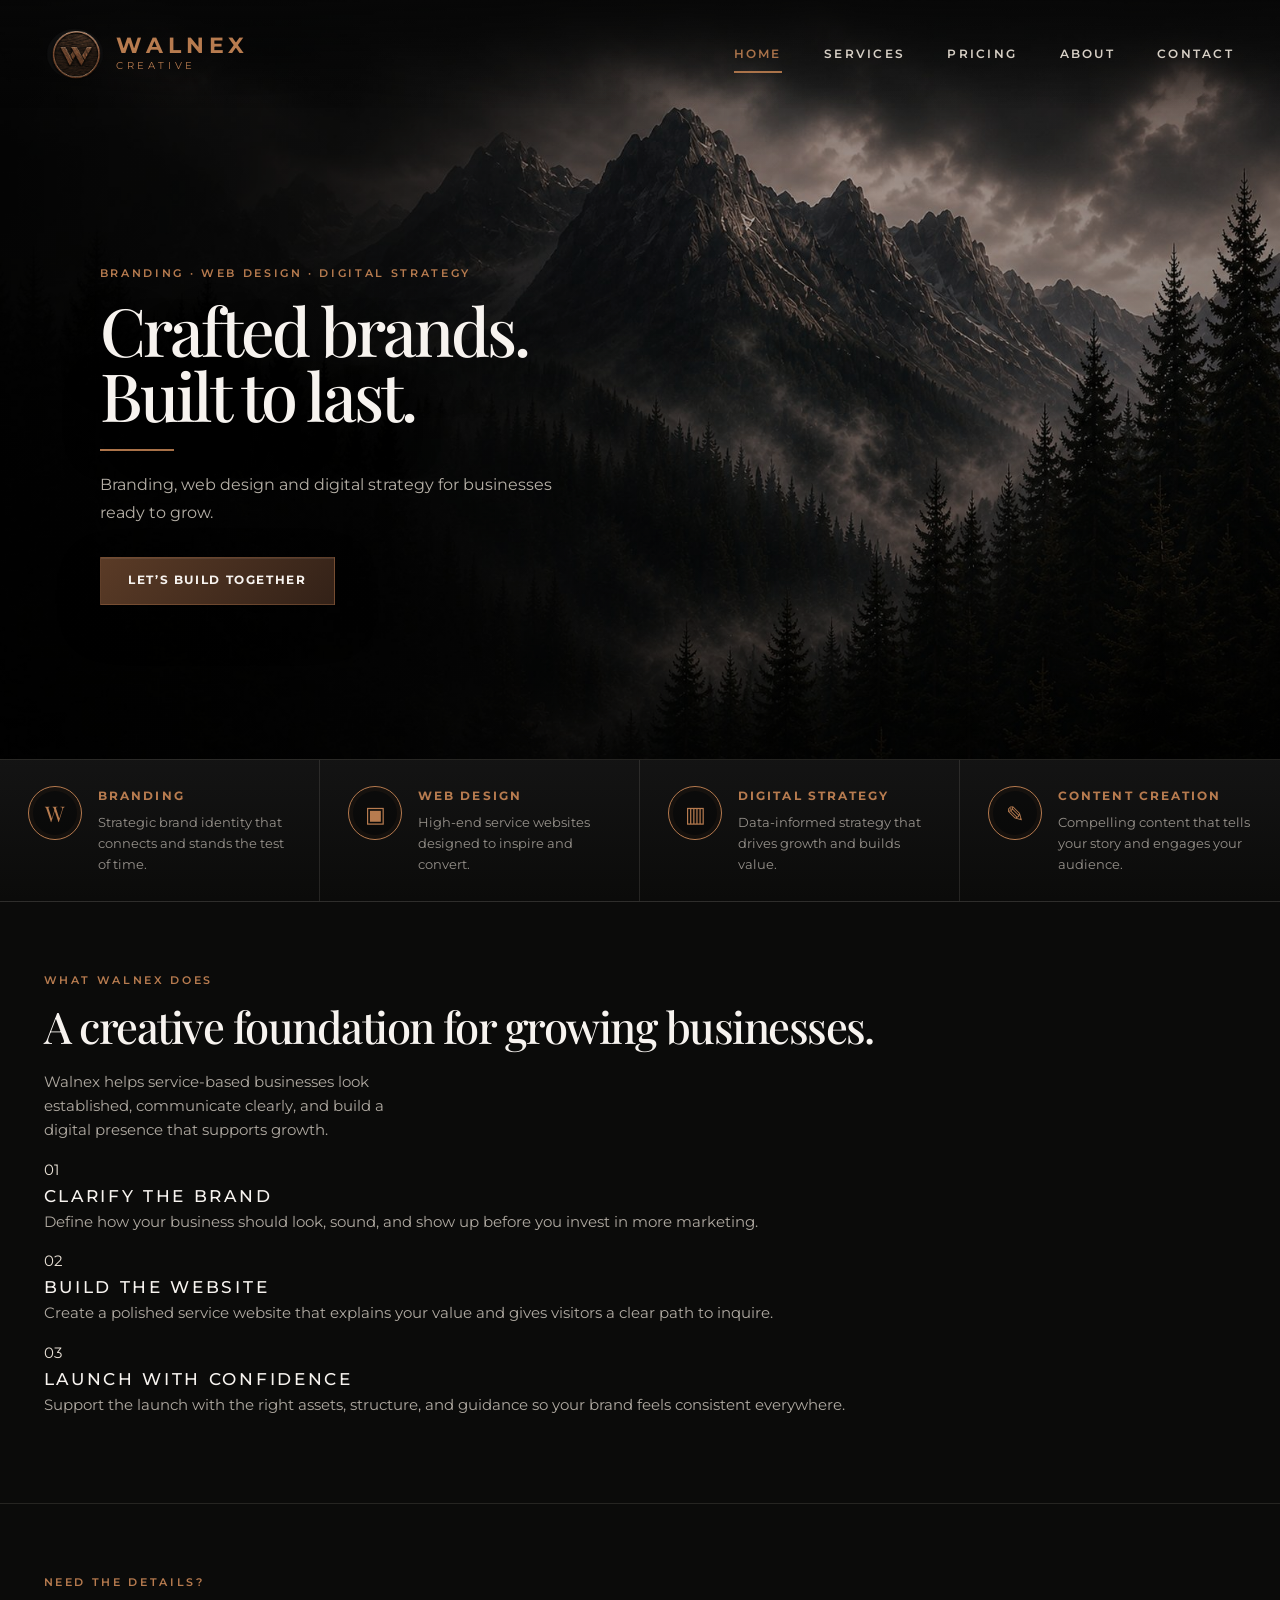
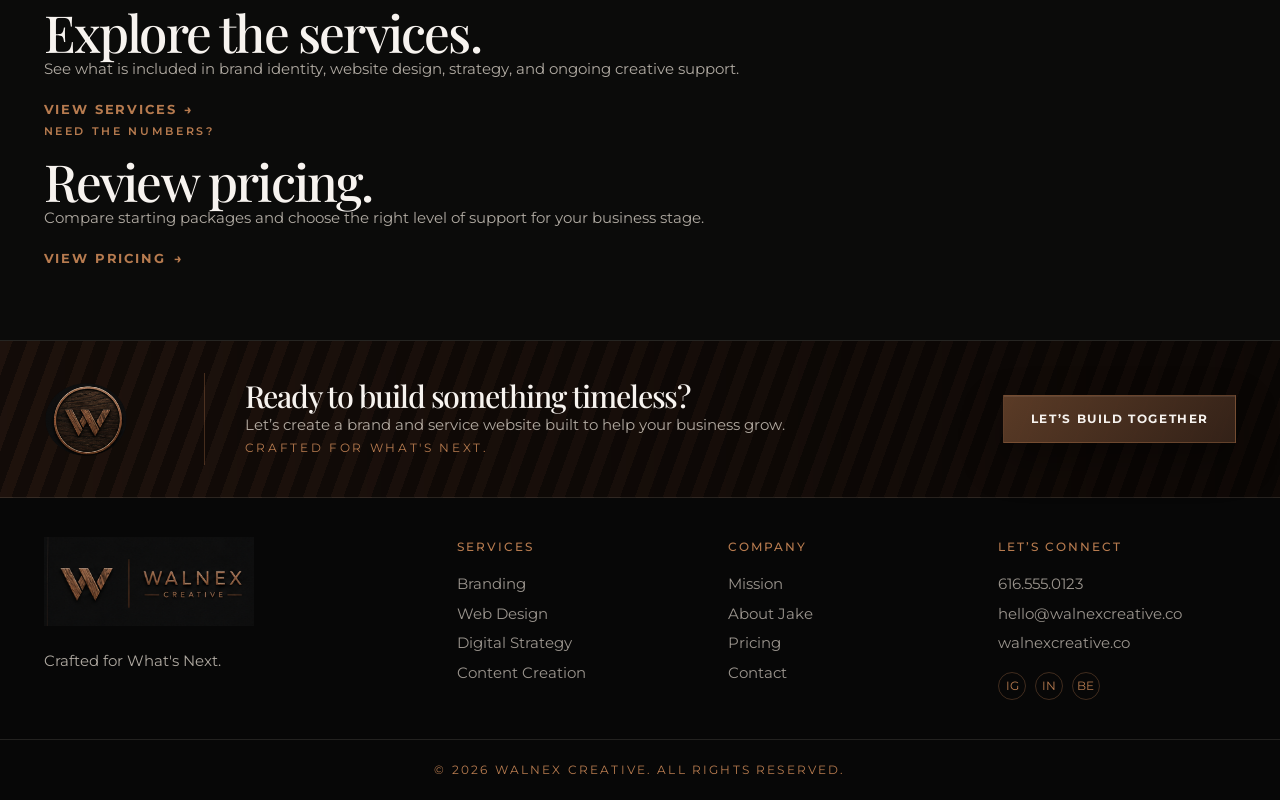
==== commit 16cff128: "Add files via upload" ====
--- a/index.html
+++ b/index.html
@@ -5,8 +5,8 @@
   <meta name="viewport" content="width=device-width, initial-scale=1.0" />
   <meta name="description" content="Walnex Creative builds premium brand identities, service websites, and digital strategy for growing businesses." />
   <meta name="theme-color" content="#0b0b0a" />
-  <!-- Walnex Creative v2.8.3.1.1 -->
-  <title>Walnex Creative v2.8.3.1 | Branding, Websites & Growth Strategy</title>
+  <!-- Walnex Creative v2.8.4 -->
+  <title>Walnex Creative v2.8.4 | Branding, Websites & Growth Strategy</title>
   <link rel="preconnect" href="https://fonts.googleapis.com">
   <link rel="preconnect" href="https://fonts.gstatic.com" crossorigin>
   <link href="https://fonts.googleapis.com/css2?family=Montserrat:wght@300;400;500;600;700;800&family=Playfair+Display:wght@500;600;700;800&display=swap" rel="stylesheet">
@@ -15,7 +15,6 @@
 </head>
 <body>
 <div class="grain" aria-hidden="true"></div>
-
 <header class="site-header" id="top">
   <a class="brand" href="index.html" aria-label="Walnex Creative home">
     <img class="brand-badge" src="assets/images/walnex-mark-round.png" alt="" />
@@ -26,14 +25,14 @@
   </button>
   <nav class="site-nav" id="site-nav" aria-label="Primary navigation">
     <a class="active" href="index.html">Home</a>
-    <a href="services.html">Services</a>
-    <a href="pricing.html">Pricing</a>
-    <a href="about.html">About</a>
-    <a href="contact.html">Contact</a>
+    <a class="" href="services.html">Services</a>
+    <a class="" href="pricing.html">Pricing</a>
+    <a class="" href="about.html">About</a>
+    <a class="" href="contact.html">Contact</a>
   </nav>
 </header>
+<main>
 
-<main>
 <section class="hero hero-v26">
   <div class="hero-bg" aria-hidden="true"></div>
   <div class="hero-content reveal">
@@ -64,61 +63,47 @@
   </article>
 </section>
 
-<section class="section services-preview" id="services-overview">
+<section class="section home-purpose">
   <div class="section-kicker reveal">
-    <p class="eyebrow">Services</p>
-    <h2>Service packages for growing businesses.</h2>
-    <p>Walnex helps businesses build the brand foundation, website clarity, and digital presence they need to look established and grow with confidence.</p>
-    <a class="text-link" href="services.html">Explore services <span>→</span></a>
+    <p class="eyebrow">What Walnex Does</p>
+    <h2>A creative foundation for growing businesses.</h2>
+    <p>Walnex helps service-based businesses look established, communicate clearly, and build a digital presence that supports growth.</p>
   </div>
-
-  <div class="service-card-grid">
-    <article class="service-card reveal">
-      <span class="circle-icon">W</span>
-      <h3>Brand Identity</h3>
-      <p>Logo direction, colors, typography, messaging, and guidelines that make your business feel credible and consistent.</p>
+  <div class="purpose-grid">
+    <article class="purpose-card reveal">
+      <span>01</span>
+      <h3>Clarify the brand</h3>
+      <p>Define how your business should look, sound, and show up before you invest in more marketing.</p>
     </article>
-    <article class="service-card reveal">
-      <span class="circle-icon">▣</span>
-      <h3>Service Websites</h3>
-      <p>Clean, responsive websites designed to explain what you do, build trust quickly, and drive inquiries.</p>
+    <article class="purpose-card reveal">
+      <span>02</span>
+      <h3>Build the website</h3>
+      <p>Create a polished service website that explains your value and gives visitors a clear path to inquire.</p>
     </article>
-    <article class="service-card reveal">
-      <span class="circle-icon">▥</span>
-      <h3>Growth Strategy</h3>
-      <p>Practical positioning, site structure, and launch planning for businesses that need a stronger path forward.</p>
+    <article class="purpose-card reveal">
+      <span>03</span>
+      <h3>Launch with confidence</h3>
+      <p>Support the launch with the right assets, structure, and guidance so your brand feels consistent everywhere.</p>
     </article>
   </div>
 </section>
 
-<section class="section package-section">
-  <div class="section-kicker reveal">
-    <p class="eyebrow">Packages</p>
-    <h2>Choose the right starting point.</h2>
-    <p>Start with identity, launch a complete brand and website, or build a deeper growth system around your services.</p>
+<section class="section home-cta-split">
+  <div class="mini-panel reveal">
+    <p class="eyebrow">Need the details?</p>
+    <h2>Explore the services.</h2>
+    <p>See what is included in brand identity, website design, strategy, and ongoing creative support.</p>
+    <a class="text-link" href="services.html">View services <span>→</span></a>
   </div>
-  <div class="price-grid">
-    <article class="price-card reveal"><p class="eyebrow">Identity</p><h3>Brand Foundation</h3><strong>From $1,500</strong><p>Logo direction, palette, typography, starter guidelines and core messaging.</p></article>
-    <article class="price-card featured reveal"><p class="eyebrow">Brand + Web</p><h3>Growth Launch</h3><strong>From $4,500</strong><p>A complete brand identity and service website built for a stronger launch.</p></article>
-    <article class="price-card reveal"><p class="eyebrow">Ongoing</p><h3>Creative Support</h3><strong>From $150/mo</strong><p>Website updates, brand assets, launch graphics, and continued improvements.</p></article>
+  <div class="mini-panel reveal">
+    <p class="eyebrow">Need the numbers?</p>
+    <h2>Review pricing.</h2>
+    <p>Compare starting packages and choose the right level of support for your business stage.</p>
+    <a class="text-link" href="pricing.html">View pricing <span>→</span></a>
   </div>
 </section>
 
-<section class="section process-section" id="process">
-  <div class="section-kicker reveal">
-    <p class="eyebrow">Our Process</p>
-    <h2>A refined process. Measurable impact.</h2>
-    <p>We combine strategy, creativity and craftsmanship to deliver outcomes that elevate your brand and support long-term growth.</p>
-  </div>
-  <div class="process-row">
-    <article class="process-step reveal"><span>01</span><h3>Discover</h3><p>We learn your services, audience, goals and current gaps.</p></article>
-    <article class="process-step reveal"><span>02</span><h3>Strategize</h3><p>We define the message, structure, and direction for growth.</p></article>
-    <article class="process-step reveal"><span>03</span><h3>Design</h3><p>We create the brand system, website, and launch assets.</p></article>
-    <article class="process-step reveal"><span>04</span><h3>Deliver</h3><p>We polish, hand off, and support the next step forward.</p></article>
-  </div>
-</section>
 </main>
-
 <footer class="site-footer">
   <div class="footer-cta">
     <img src="assets/images/walnex-mark-round.png" alt="" />
@@ -144,8 +129,8 @@
     </div>
     <div>
       <h3>Company</h3>
-      <a href="about.html">About</a>
-      <a href="about.html#process">Our Process</a>
+      <a href="about.html">Mission</a>
+      <a href="about.html#bio">About Jake</a>
       <a href="pricing.html">Pricing</a>
       <a href="contact.html">Contact</a>
     </div>
@@ -159,7 +144,6 @@
   </div>
   <div class="footer-bottom">© <span id="year"></span> Walnex Creative. All rights reserved.</div>
 </footer>
-
 <script src="assets/js/main.js"></script>
 </body>
-</html>
+</html>
--- a/assets/css/styles.css
+++ b/assets/css/styles.css
@@ -0,0 +1,1442 @@
+
+:root{
+  --charcoal:#0b0b0a;
+  --charcoal-2:#111111;
+  --ink:#171717;
+  --walnut:#4b3326;
+  --copper:#b77b4f;
+  --copper-2:#8f5a37;
+  --sand:#e9e1d6;
+  --ivory:#f7f3ef;
+  --slate:#6d6a67;
+  --forest:#203327;
+  --line:rgba(183,123,79,.32);
+  --line-soft:rgba(233,225,214,.12);
+  --shadow:0 28px 80px rgba(0,0,0,.55);
+  --serif:"Playfair Display", Georgia, serif;
+  --sans:"Montserrat", Arial, sans-serif;
+}
+
+*{box-sizing:border-box}
+html{scroll-behavior:smooth}
+body{
+  margin:0;
+  background:var(--charcoal);
+  color:var(--sand);
+  font-family:var(--sans);
+  font-size:15.5px;
+  line-height:1.65;
+  overflow-x:hidden;
+}
+body::before{
+  content:"";
+  position:fixed;
+  inset:0;
+  pointer-events:none;
+  background:
+    radial-gradient(circle at 50% 0%, rgba(183,123,79,.12), transparent 42%),
+    radial-gradient(circle at 15% 85%, rgba(255,255,255,.04), transparent 34%),
+    linear-gradient(180deg, rgba(255,255,255,.035), transparent 20%, rgba(0,0,0,.25));
+  z-index:-2;
+}
+.grain{
+  position:fixed;
+  inset:0;
+  opacity:.25;
+  pointer-events:none;
+  z-index:999;
+  mix-blend-mode:soft-light;
+  background-image:
+    linear-gradient(0deg, rgba(255,255,255,.03) 1px, transparent 1px),
+    linear-gradient(90deg, rgba(255,255,255,.02) 1px, transparent 1px);
+  background-size:5px 5px;
+}
+a{color:inherit;text-decoration:none}
+img{display:block;max-width:100%}
+p{margin:0 0 1rem;color:rgba(233,225,214,.74)}
+h1,h2,h3{margin:0;color:var(--ivory);font-weight:500}
+h1,h2{font-family:var(--serif)}
+h1{font-size:clamp(4rem,8vw,8.8rem);line-height:.92;letter-spacing:-.04em}
+h2{font-size:clamp(2.35rem,4vw,4.7rem);line-height:1;letter-spacing:-.035em}
+h3{font-size:1.05rem;letter-spacing:.16em;text-transform:uppercase}
+.eyebrow{
+  color:var(--copper);
+  text-transform:uppercase;
+  font-weight:600;
+  letter-spacing:.22em;
+  font-size:.78rem;
+  margin-bottom:1rem;
+}
+.copper-rule{
+  width:72px;
+  height:2px;
+  background:var(--copper);
+  margin:2rem 0 1.5rem;
+}
+.button{
+  display:inline-flex;
+  align-items:center;
+  justify-content:center;
+  min-height:56px;
+  padding:0 2rem;
+  border:1px solid var(--line);
+  text-transform:uppercase;
+  letter-spacing:.14em;
+  font-size:.82rem;
+  font-weight:700;
+  transition:.35s ease;
+}
+.wood-button{
+  color:var(--ivory);
+  background:
+    linear-gradient(135deg, rgba(92,60,39,.98), rgba(52,34,24,.98)),
+    repeating-linear-gradient(110deg, rgba(255,255,255,.06) 0 2px, transparent 2px 9px);
+  box-shadow:inset 0 1px rgba(255,255,255,.08), 0 16px 40px rgba(0,0,0,.35);
+}
+.button:hover{transform:translateY(-2px);border-color:rgba(183,123,79,.75);box-shadow:0 18px 50px rgba(0,0,0,.45)}
+.text-link{
+  display:inline-flex;
+  gap:.5rem;
+  align-items:center;
+  color:var(--copper);
+  text-transform:uppercase;
+  letter-spacing:.14em;
+  font-size:.82rem;
+  font-weight:700;
+}
+.text-link span{transition:.25s ease}
+.text-link:hover span{transform:translateX(4px)}
+
+.site-header{
+  position:fixed;
+  inset:0 0 auto 0;
+  z-index:100;
+  display:flex;
+  justify-content:space-between;
+  align-items:center;
+  padding:2rem clamp(1.2rem,4vw,4.5rem);
+  background:linear-gradient(180deg, rgba(7,7,7,.86), rgba(7,7,7,.35), transparent);
+  transition:.35s ease;
+}
+.site-header.scrolled{
+  padding-top:1rem;
+  padding-bottom:1rem;
+  background:rgba(8,8,8,.88);
+  backdrop-filter:blur(18px);
+  border-bottom:1px solid var(--line-soft);
+}
+.brand{
+  display:flex;
+  align-items:center;
+  gap:.75rem;
+  min-width:230px;
+}
+.brand-badge{
+  width:58px;
+  height:58px;
+  object-fit:contain;
+}
+.brand-copy strong{
+  display:block;
+  color:var(--copper);
+  font-size:1.28rem;
+  letter-spacing:.20em;
+  line-height:1;
+}
+.brand-copy small{
+  display:block;
+  color:var(--copper);
+  font-size:.58rem;
+  letter-spacing:.32em;
+  line-height:1.2;
+  margin-top:.18rem;
+}
+.site-nav{display:flex;gap:3.1rem;align-items:center}
+.site-nav a{
+  position:relative;
+  color:var(--sand);
+  font-size:.78rem;
+  text-transform:uppercase;
+  letter-spacing:.20em;
+  font-weight:600;
+  opacity:.92;
+}
+.site-nav a::after{
+  content:"";
+  position:absolute;
+  left:0;
+  bottom:-.55rem;
+  width:100%;
+  height:2px;
+  background:var(--copper);
+  transform:scaleX(0);
+  transform-origin:left;
+  transition:.28s ease;
+}
+.site-nav a:hover::after,.site-nav a.active::after{transform:scaleX(1)}
+.site-nav a.active{color:var(--copper)}
+.nav-toggle{display:none}
+
+.hero{
+  position:relative;
+  min-height:760px;
+  height:100vh;
+  display:flex;
+  align-items:center;
+  padding:9rem clamp(1.4rem,7vw,8rem) 6rem;
+  border-bottom:1px solid var(--line-soft);
+  overflow:hidden;
+}
+.hero-bg{
+  position:absolute;
+  inset:0;
+  background:
+    radial-gradient(circle at 58% 24%, rgba(233,225,214,.08), transparent 28%),
+    linear-gradient(90deg, rgba(0,0,0,.88) 0%, rgba(0,0,0,.72) 34%, rgba(0,0,0,.40) 60%, rgba(0,0,0,.82) 100%),
+    linear-gradient(180deg, rgba(0,0,0,.18) 0%, rgba(0,0,0,.38) 38%, rgba(0,0,0,.78) 100%),
+    url("../images/forest-reference-1.png") center center / cover no-repeat;
+  transform:none;
+}
+.hero-content{
+  position:relative;
+  z-index:1;
+  width:min(760px, 92vw);
+  margin-left:clamp(0rem,2vw,3rem);
+  margin-top:5rem;
+}
+.hero-content h1{
+  text-shadow:0 18px 38px rgba(0,0,0,.55);
+}
+.hero-lede{
+  max-width:520px;
+  font-size:1.25rem;
+  color:rgba(233,225,214,.78);
+  margin-bottom:2rem;
+}
+
+.service-band{
+  display:grid;
+  grid-template-columns:repeat(4,1fr);
+  border-bottom:1px solid var(--line-soft);
+  background:linear-gradient(180deg, rgba(18,18,18,.96), rgba(10,10,10,.98));
+}
+.band-item{
+  display:flex;
+  gap:1.35rem;
+  min-height:142px;
+  padding:2rem clamp(1.2rem,2.4vw,3rem);
+  border-right:1px solid var(--line-soft);
+  align-items:flex-start;
+}
+.band-item:last-child{border-right:0}
+.circle-icon{
+  flex:0 0 auto;
+  width:48px;
+  height:48px;
+  display:grid;
+  place-items:center;
+  border:1px solid var(--copper);
+  border-radius:999px;
+  color:var(--copper);
+  font-family:var(--serif);
+  font-size:1.35rem;
+  background:rgba(0,0,0,.35);
+  box-shadow:inset 0 0 0 4px rgba(183,123,79,.06);
+}
+.band-item h3{color:var(--copper);font-size:.82rem;margin-bottom:.35rem}
+.band-item p{font-size:.95rem;margin:0;color:rgba(233,225,214,.62)}
+
+.section{
+  padding:clamp(4rem,7vw,8rem) clamp(1.4rem,4vw,4.5rem);
+  border-bottom:1px solid var(--line-soft);
+}
+.work-preview{
+  display:grid;
+  grid-template-columns:minmax(220px, 28%) 1fr;
+  gap:clamp(2rem,4vw,4.5rem);
+  align-items:start;
+}
+.section-kicker h2{margin-bottom:1.4rem}
+.section-kicker p:not(.eyebrow){max-width:390px}
+.case-grid{
+  display:grid;
+  grid-template-columns:repeat(3,1fr);
+  gap:1rem;
+}
+.case-card{
+  background:rgba(255,255,255,.035);
+  border:1px solid var(--line-soft);
+  overflow:hidden;
+  transition:.35s ease;
+}
+.case-card:hover{transform:translateY(-6px);border-color:rgba(183,123,79,.55);box-shadow:var(--shadow)}
+.case-card img{
+  height:310px;
+  width:100%;
+  object-fit:cover;
+  filter:saturate(.82) contrast(1.08) brightness(.72);
+}
+.case-card div{
+  position:relative;
+  padding:1.4rem 1.25rem;
+  min-height:116px;
+}
+.case-card h3{font-size:.82rem;color:var(--ivory);margin-bottom:.4rem}
+.case-card p{font-size:.95rem;margin:0;color:rgba(233,225,214,.58)}
+.case-card span{
+  position:absolute;
+  right:1.2rem;
+  bottom:1.4rem;
+  color:var(--copper);
+  font-size:1.4rem;
+}
+
+.process-section{
+  display:grid;
+  grid-template-columns:minmax(250px,28%) 1fr;
+  gap:clamp(2rem,5vw,5.5rem);
+}
+.process-row{
+  display:grid;
+  grid-template-columns:repeat(4,1fr);
+  gap:0;
+}
+.process-step{
+  position:relative;
+  padding:0 2rem;
+  border-left:1px solid var(--line-soft);
+}
+.process-step::after{
+  content:"→";
+  position:absolute;
+  top:3.3rem;
+  right:-.65rem;
+  color:var(--copper);
+}
+.process-step:last-child::after{display:none}
+.process-step span{
+  display:block;
+  color:var(--copper);
+  font-family:var(--serif);
+  font-size:3rem;
+  line-height:1;
+  margin-bottom:1.2rem;
+}
+.process-step h3{color:var(--copper);font-size:.82rem;margin-bottom:.6rem}
+.process-step p{font-size:.95rem;margin:0;color:rgba(233,225,214,.58)}
+
+.footer-cta{
+  display:grid;
+  grid-template-columns:120px 1px 1fr auto;
+  gap:2.5rem;
+  align-items:center;
+  padding:2.5rem clamp(1.4rem,4vw,4.5rem);
+  background:
+    linear-gradient(90deg, rgba(0,0,0,.30), rgba(0,0,0,.65)),
+    repeating-linear-gradient(110deg, #2b1a12 0 12px, #1a100b 12px 26px);
+  border-bottom:1px solid var(--line-soft);
+}
+.footer-cta img{width:110px;height:110px;object-fit:contain}
+.footer-rule{height:92px;background:var(--line)}
+.footer-cta h2{font-size:2.3rem;margin-bottom:.2rem}
+.footer-cta p{margin:0}
+
+.site-footer{background:#070707}
+.footer-main{
+  display:grid;
+  grid-template-columns:1.6fr repeat(3,1fr);
+  gap:2rem;
+  padding:3rem clamp(1.4rem,4vw,4.5rem);
+  border-bottom:1px solid var(--line-soft);
+}
+.footer-brand img{width:250px;margin-bottom:1.5rem}
+.footer-main h3{
+  color:var(--copper);
+  font-size:.78rem;
+  margin-bottom:1rem;
+}
+.footer-main a{
+  display:block;
+  color:rgba(233,225,214,.65);
+  margin:.35rem 0;
+}
+.footer-main a:hover{color:var(--copper)}
+.social-row{display:flex;gap:.55rem;margin-top:1rem}
+.social-row span{
+  width:28px;height:28px;display:grid;place-items:center;
+  border:1px solid var(--line);border-radius:50%;color:var(--copper);font-size:.72rem;
+}
+.footer-bottom{
+  text-align:center;
+  padding:1.25rem;
+  color:var(--copper);
+  text-transform:uppercase;
+  letter-spacing:.18em;
+  font-size:.75rem;
+}
+
+/* Interior pages */
+.page-hero{
+  padding:12rem clamp(1.4rem,4vw,4.5rem) 5rem;
+  border-bottom:1px solid var(--line-soft);
+  background:
+    linear-gradient(90deg, rgba(0,0,0,.86), rgba(0,0,0,.64)),
+    linear-gradient(180deg, rgba(0,0,0,.15), rgba(0,0,0,.80)),
+    url("../images/forest-reference-1.png") center center / cover no-repeat;
+}
+.compact-hero>div{max-width:860px}
+.page-hero h1{
+  font-size:clamp(3.5rem,6.5vw,7.3rem);
+  max-width:950px;
+  margin-bottom:1.4rem;
+}
+.page-hero p:not(.eyebrow){font-size:1.2rem;max-width:720px}
+.split-hero{
+  display:grid;
+  grid-template-columns:1fr minmax(300px, 420px);
+  gap:4rem;
+  align-items:center;
+}
+.about-image{
+  height:520px;
+  width:100%;
+  object-fit:cover;
+  border:1px solid var(--line);
+  box-shadow:var(--shadow);
+  filter:saturate(.85) contrast(1.05) brightness(.8);
+}
+.service-detail-grid{
+  display:grid;
+  grid-template-columns:repeat(2,1fr);
+  gap:1rem;
+}
+.service-detail,.value-card,.price-card,.contact-card,.proposal-card{
+  background:linear-gradient(180deg, rgba(255,255,255,.045), rgba(255,255,255,.018));
+  border:1px solid var(--line-soft);
+  box-shadow:0 16px 50px rgba(0,0,0,.22);
+}
+.service-detail{
+  padding:2rem;
+  display:grid;
+  gap:1rem;
+}
+.service-detail h2{font-size:3rem}
+.service-detail ul,.proposal-card ol{
+  margin:1rem 0 0;
+  padding-left:1.2rem;
+  color:rgba(233,225,214,.7);
+}
+.service-detail li,.proposal-card li{margin:.35rem 0}
+.pricing-strip{
+  display:grid;
+  grid-template-columns:minmax(240px,26%) 1fr;
+  gap:3rem;
+}
+.price-grid{
+  display:grid;
+  grid-template-columns:repeat(3,1fr);
+  gap:1rem;
+}
+.price-grid.standalone{grid-template-columns:repeat(3,1fr)}
+.price-card{padding:2rem;position:relative}
+.price-card.featured{
+  border-color:rgba(183,123,79,.72);
+  background:linear-gradient(180deg, rgba(183,123,79,.14), rgba(255,255,255,.025));
+}
+.price-card h3{
+  font-family:var(--serif);
+  text-transform:none;
+  letter-spacing:-.02em;
+  font-size:2.3rem;
+  color:var(--ivory);
+}
+.price-card strong{
+  display:block;
+  color:var(--copper);
+  font-family:var(--serif);
+  font-size:2.7rem;
+  font-weight:500;
+  margin:1rem 0;
+}
+.portfolio-grid{
+  display:grid;
+  gap:1.25rem;
+}
+.portfolio-card{
+  display:grid;
+  grid-template-columns:minmax(320px, 42%) 1fr;
+  gap:0;
+  border:1px solid var(--line-soft);
+  background:rgba(255,255,255,.035);
+  min-height:420px;
+}
+.portfolio-card img{
+  width:100%;
+  height:100%;
+  object-fit:cover;
+  filter:saturate(.8) contrast(1.05) brightness(.75);
+}
+.portfolio-card div{
+  display:flex;
+  flex-direction:column;
+  justify-content:center;
+  padding:clamp(2rem,5vw,5rem);
+}
+.portfolio-card h2{margin-bottom:1rem}
+.values-grid{
+  display:grid;
+  grid-template-columns:repeat(4,1fr);
+  gap:1rem;
+}
+.value-card{padding:2rem}
+.value-card h2{
+  font-size:2.5rem;
+  margin:1.2rem 0 .8rem;
+}
+.contact-card{
+  padding:2rem;
+}
+.contact-card img{width:180px;margin:0 0 1rem auto}
+.contact-card h2{font-size:2.7rem;margin-bottom:1rem}
+.contact-card a{display:block;color:var(--copper);margin:.5rem 0}
+.contact-section{
+  display:grid;
+  grid-template-columns:1.25fr .75fr;
+  gap:1rem;
+  align-items:start;
+}
+.contact-form{
+  display:grid;
+  grid-template-columns:repeat(2,1fr);
+  gap:1rem;
+  background:rgba(255,255,255,.035);
+  border:1px solid var(--line-soft);
+  padding:2rem;
+}
+.contact-form label{
+  display:grid;
+  gap:.45rem;
+  color:var(--copper);
+  text-transform:uppercase;
+  letter-spacing:.14em;
+  font-size:.76rem;
+  font-weight:700;
+}
+.contact-form label:nth-child(5){grid-column:1/-1}
+input,select,textarea{
+  width:100%;
+  background:#090909;
+  border:1px solid var(--line-soft);
+  color:var(--ivory);
+  padding:1rem;
+  font:inherit;
+  letter-spacing:0;
+  text-transform:none;
+}
+textarea{resize:vertical}
+.contact-form button{justify-self:start}
+.proposal-card{padding:2rem}
+.proposal-card h2{font-size:2.7rem;margin-bottom:1rem}
+
+/* Reveal */
+.reveal{opacity:0;transform:translateY(24px);transition:opacity .75s ease, transform .75s ease}
+.reveal.visible{opacity:1;transform:translateY(0)}
+
+@media (max-width: 1050px){
+  .service-band,.case-grid,.price-grid,.values-grid{grid-template-columns:repeat(2,1fr)}
+  .work-preview,.process-section,.pricing-strip,.contact-section,.split-hero{grid-template-columns:1fr}
+  .process-row{grid-template-columns:repeat(2,1fr);gap:2rem}
+  .process-step{border-left:0;border-top:1px solid var(--line-soft);padding:1.5rem 0 0}
+  .process-step::after{display:none}
+  .footer-cta{grid-template-columns:90px 1fr;gap:1.5rem}
+  .footer-rule{display:none}
+  .footer-cta .button{grid-column:1/-1;justify-self:start}
+  .footer-main{grid-template-columns:1fr 1fr}
+  .portfolio-card{grid-template-columns:1fr}
+  .portfolio-card img{height:360px}
+}
+
+@media (max-width: 820px){
+  .site-header{padding:1rem 1.2rem;background:rgba(7,7,7,.9);backdrop-filter:blur(14px)}
+  .brand{min-width:0}
+  .brand-badge{width:48px;height:48px}
+  .brand-copy strong{font-size:1.1rem}
+  .site-nav{
+    position:fixed;
+    top:75px;
+    right:1rem;
+    left:1rem;
+    display:grid;
+    gap:0;
+    background:rgba(8,8,8,.96);
+    border:1px solid var(--line);
+    padding:.75rem;
+    transform:translateY(-14px);
+    opacity:0;
+    pointer-events:none;
+    transition:.25s ease;
+  }
+  .site-nav.open{opacity:1;transform:translateY(0);pointer-events:auto}
+  .site-nav a{padding:1rem;border-bottom:1px solid var(--line-soft)}
+  .site-nav a:last-child{border-bottom:0}
+  .nav-toggle{
+    display:grid;
+    gap:6px;
+    border:0;
+    background:transparent;
+    padding:.75rem;
+  }
+  .nav-toggle span{display:block;width:28px;height:2px;background:var(--copper)}
+  .hero{min-height:760px;padding:8rem 1.4rem 4rem}
+  h1{font-size:clamp(3.6rem,17vw,6rem)}
+  .service-band,.case-grid,.price-grid,.values-grid,.service-detail-grid,.contact-form{grid-template-columns:1fr}
+  .band-item{border-right:0;border-bottom:1px solid var(--line-soft)}
+  .footer-main{grid-template-columns:1fr}
+}
+
+
+/* v2.2 Typography + service-business refinements */
+.hero-content h1,
+.page-hero h1,
+.section-kicker h2,
+.portfolio-card h2,
+.price-card h3,
+.value-card h2,
+.contact-card h2,
+.proposal-card h2 {
+  font-family: var(--serif);
+}
+
+.brand-tagline {
+  margin: 1.1rem 0 2rem;
+  color: var(--copper);
+  text-transform: uppercase;
+  letter-spacing: .24em;
+  font-size: .82rem;
+  font-weight: 600;
+}
+
+.hero-growth-word {
+  color: var(--copper);
+}
+
+.service-detail h2,
+.price-card h3 {
+  letter-spacing: -.035em;
+}
+
+.footer-brand .tagline-line,
+.footer-tagline {
+  color: var(--copper);
+  text-transform: uppercase;
+  letter-spacing: .22em;
+  font-size: .76rem;
+  margin-top: .6rem;
+}
+
+.service-outcome {
+  margin-top: 1rem;
+  padding-top: 1rem;
+  border-top: 1px solid var(--line-soft);
+  color: rgba(233,225,214,.78);
+  font-weight: 500;
+}
+
+.case-card h3,
+.portfolio-card .eyebrow,
+.band-item h3,
+.service-detail .eyebrow {
+  font-family: var(--sans);
+  font-weight: 700;
+}
+
+
+
+/* v2.3 hero fix
+   The homepage and interior page backgrounds now use the exact uploaded forest reference image:
+   assets/images/forest-reference-1.png
+*/
+
+
+/* ================================
+   v2.4 polish: smaller scale, lighter hero, service focus
+   ================================ */
+
+body{
+  font-size:14.5px;
+}
+
+.site-header{
+  padding:1.25rem clamp(1.1rem,3.3vw,3.6rem);
+}
+
+.site-header.scrolled{
+  padding-top:.75rem;
+  padding-bottom:.75rem;
+}
+
+.brand-badge{
+  width:48px;
+  height:48px;
+}
+
+.brand-copy strong{
+  font-size:1.08rem;
+  letter-spacing:.19em;
+}
+
+.brand-copy small{
+  font-size:.52rem;
+  letter-spacing:.30em;
+}
+
+.site-nav{
+  gap:2.35rem;
+}
+
+.site-nav a{
+  font-size:.72rem;
+  letter-spacing:.18em;
+}
+
+.hero{
+  min-height:650px;
+  height:86vh;
+  padding:7.4rem clamp(1.25rem,6vw,6.8rem) 4.5rem;
+}
+
+.hero-bg{
+  background:
+    radial-gradient(circle at 58% 22%, rgba(233,225,214,.14), transparent 32%),
+    linear-gradient(90deg, rgba(0,0,0,.78) 0%, rgba(0,0,0,.58) 34%, rgba(0,0,0,.24) 62%, rgba(0,0,0,.58) 100%),
+    linear-gradient(180deg, rgba(0,0,0,.10) 0%, rgba(0,0,0,.18) 38%, rgba(0,0,0,.66) 100%),
+    url("../images/hero-forest-v2-4.jpg") center center / cover no-repeat;
+}
+
+.hero-content{
+  width:min(590px, 92vw);
+  margin-top:3rem;
+}
+
+h1{
+  font-size:clamp(3.1rem,5.8vw,6.7rem);
+  line-height:.94;
+}
+
+.hero-lede{
+  max-width:510px;
+  font-size:1.02rem;
+  line-height:1.75;
+}
+
+.eyebrow{
+  font-size:.69rem;
+  letter-spacing:.24em;
+}
+
+.brand-tagline{
+  font-size:.68rem;
+  letter-spacing:.24em;
+  margin:1rem 0 1.7rem;
+}
+
+.button{
+  min-height:48px;
+  padding:0 1.65rem;
+  font-size:.72rem;
+}
+
+.service-band{
+  grid-template-columns:repeat(4,1fr);
+}
+
+.band-item{
+  min-height:112px;
+  padding:1.45rem clamp(1rem,2vw,2.1rem);
+  gap:1rem;
+}
+
+.circle-icon{
+  width:40px;
+  height:40px;
+  font-size:1.05rem;
+}
+
+.band-item h3{
+  font-size:.72rem;
+}
+
+.band-item p{
+  font-size:.82rem;
+}
+
+.section{
+  padding:clamp(3.3rem,5.4vw,6.1rem) clamp(1.25rem,3.4vw,3.8rem);
+}
+
+.services-preview{
+  display:grid;
+  grid-template-columns:minmax(245px, 30%) 1fr;
+  gap:clamp(2rem,4vw,4rem);
+  align-items:start;
+}
+
+.service-card-grid{
+  display:grid;
+  grid-template-columns:repeat(3,1fr);
+  gap:1rem;
+}
+
+.service-card{
+  background:linear-gradient(180deg, rgba(255,255,255,.045), rgba(255,255,255,.018));
+  border:1px solid var(--line-soft);
+  padding:1.55rem;
+  min-height:260px;
+}
+
+.service-card h3{
+  margin:1.25rem 0 .75rem;
+  color:var(--ivory);
+  font-size:.82rem;
+}
+
+.service-card p{
+  font-size:.92rem;
+}
+
+.section-kicker h2{
+  font-size:clamp(2rem,3.4vw,3.9rem);
+}
+
+.process-row{
+  gap:0;
+}
+
+.process-step{
+  padding:0 1.45rem;
+}
+
+.process-step span{
+  font-size:2.35rem;
+}
+
+.process-step h3{
+  font-size:.72rem;
+}
+
+.process-step p{
+  font-size:.84rem;
+}
+
+.page-hero{
+  padding:9.5rem clamp(1.25rem,3.4vw,3.8rem) 4rem;
+  background:
+    linear-gradient(90deg, rgba(0,0,0,.76), rgba(0,0,0,.50)),
+    linear-gradient(180deg, rgba(0,0,0,.08), rgba(0,0,0,.64)),
+    url("../images/hero-forest-v2-4.jpg") center center / cover no-repeat;
+}
+
+.page-hero h1{
+  font-size:clamp(2.85rem,4.9vw,5.8rem);
+  max-width:820px;
+}
+
+.page-hero p:not(.eyebrow){
+  font-size:1.02rem;
+  max-width:680px;
+}
+
+.service-detail{
+  padding:1.55rem;
+}
+
+.service-detail h2{
+  font-size:clamp(2rem,3vw,3rem);
+}
+
+.price-card{
+  padding:1.6rem;
+}
+
+.price-card h3{
+  font-size:2rem;
+}
+
+.price-card strong{
+  font-size:2.25rem;
+}
+
+.footer-cta{
+  padding:2rem clamp(1.25rem,3.4vw,3.8rem);
+}
+
+.footer-cta img{
+  width:84px;
+  height:84px;
+}
+
+.footer-cta h2{
+  font-size:1.9rem;
+}
+
+.footer-main{
+  padding:2.4rem clamp(1.25rem,3.4vw,3.8rem);
+}
+
+.footer-brand img{
+  width:210px;
+}
+
+/* Hide any old client/case-card styling from the homepage if cached markup appears */
+.case-grid,
+.work-preview{
+  display:none !important;
+}
+
+@media (max-width:1050px){
+  .services-preview{
+    grid-template-columns:1fr;
+  }
+  .service-card-grid{
+    grid-template-columns:repeat(2,1fr);
+  }
+  .hero{
+    height:auto;
+    min-height:650px;
+  }
+}
+
+@media (max-width:820px){
+  .service-card-grid,
+  .service-band{
+    grid-template-columns:1fr;
+  }
+  .hero{
+    min-height:620px;
+    padding-top:7rem;
+  }
+  h1{
+    font-size:clamp(3rem,13vw,4.8rem);
+  }
+  .site-nav{
+    gap:0;
+  }
+}
+
+
+/* ================================
+   v2.5 corrections
+   - Different hero image
+   - No cut-off hero
+   - Single-line tagline
+   - Smaller/more palatable scale
+   - No fake client portfolio
+   ================================ */
+
+.hero{
+  min-height:760px;
+  height:auto;
+  padding-top:7.2rem;
+  padding-bottom:5.25rem;
+  display:flex;
+  align-items:center;
+}
+
+.hero-bg{
+  background:
+    radial-gradient(circle at 58% 20%, rgba(255,255,255,.15), transparent 36%),
+    linear-gradient(90deg, rgba(0,0,0,.74) 0%, rgba(0,0,0,.54) 34%, rgba(0,0,0,.20) 64%, rgba(0,0,0,.56) 100%),
+    linear-gradient(180deg, rgba(0,0,0,.08) 0%, rgba(0,0,0,.18) 40%, rgba(0,0,0,.64) 100%),
+    url("../images/hero-forest-v2-5.jpg") center center / cover no-repeat !important;
+  transform:none;
+}
+
+.hero-content{
+  width:min(600px, 92vw);
+  margin-top:2.25rem;
+}
+
+h1{
+  font-size:clamp(3rem,5.45vw,6.15rem);
+  line-height:.96;
+}
+
+.hero-lede{
+  font-size:1rem;
+  line-height:1.72;
+  max-width:520px;
+  margin-bottom:1.25rem;
+}
+
+.brand-tagline{
+  display:block;
+  white-space:nowrap;
+  width:max-content;
+  max-width:100%;
+  font-size:.68rem;
+  letter-spacing:.22em;
+  margin:1rem 0 1.55rem;
+}
+
+.copper-rule{
+  margin:1.45rem 0 1.1rem;
+}
+
+.compact-service-band{
+  grid-template-columns:repeat(4,1fr);
+}
+
+.band-item{
+  min-height:104px;
+}
+
+.services-preview,
+.package-section{
+  display:grid;
+  grid-template-columns:minmax(240px, 30%) 1fr;
+  gap:clamp(2rem,4vw,4rem);
+  align-items:start;
+}
+
+.service-card-grid{
+  display:grid;
+  grid-template-columns:repeat(3,1fr);
+  gap:1rem;
+}
+
+.service-card{
+  background:linear-gradient(180deg, rgba(255,255,255,.045), rgba(255,255,255,.018));
+  border:1px solid var(--line-soft);
+  padding:1.55rem;
+  min-height:245px;
+}
+
+.service-card h3{
+  margin:1.15rem 0 .65rem;
+  color:var(--ivory);
+  font-size:.82rem;
+}
+
+.service-card p{
+  font-size:.9rem;
+}
+
+/* hard-hide legacy fake client/portfolio cards if any browser cache/old section remains */
+.work-preview,
+.case-grid,
+.case-card{
+  display:none !important;
+}
+
+.page-hero{
+  background:
+    linear-gradient(90deg, rgba(0,0,0,.76), rgba(0,0,0,.48)),
+    linear-gradient(180deg, rgba(0,0,0,.08), rgba(0,0,0,.64)),
+    url("../images/hero-forest-v2-5.jpg") center center / cover no-repeat !important;
+}
+
+@media (max-width:1050px){
+  .hero{
+    min-height:720px;
+  }
+  .services-preview,
+  .package-section{
+    grid-template-columns:1fr;
+  }
+  .service-card-grid{
+    grid-template-columns:repeat(2,1fr);
+  }
+}
+
+@media (max-width:820px){
+  .hero{
+    min-height:680px;
+    padding-top:6.8rem;
+    padding-bottom:4rem;
+  }
+  .service-card-grid,
+  .compact-service-band{
+    grid-template-columns:1fr;
+  }
+  .brand-tagline{
+    white-space:normal;
+    width:auto;
+  }
+}
+
+
+/* ================================
+   v2.6 approved mockup match
+   ================================ */
+
+.site-header{
+  padding:1.55rem clamp(1.2rem,3.6vw,4.1rem);
+}
+
+.brand-badge{
+  width:58px;
+  height:58px;
+}
+
+.brand-copy strong{
+  font-size:1.38rem;
+  letter-spacing:.22em;
+}
+
+.brand-copy small{
+  font-size:.62rem;
+  letter-spacing:.36em;
+}
+
+.site-nav{
+  gap:2.65rem;
+}
+
+.site-nav a{
+  font-size:.78rem;
+  letter-spacing:.18em;
+}
+
+.hero-v26{
+  min-height:760px;
+  height:76vh;
+  max-height:840px;
+  padding:8.7rem clamp(1.25rem,5.8vw,6.5rem) 4.2rem;
+  align-items:center;
+}
+
+.hero-v26 .hero-bg{
+  background:
+    radial-gradient(circle at 58% 20%, rgba(233,225,214,.12), transparent 30%),
+    linear-gradient(90deg, rgba(0,0,0,.74) 0%, rgba(0,0,0,.52) 36%, rgba(0,0,0,.18) 64%, rgba(0,0,0,.56) 100%),
+    linear-gradient(180deg, rgba(0,0,0,.12) 0%, rgba(0,0,0,.18) 40%, rgba(0,0,0,.74) 100%),
+    url("../images/hero-approved-mountain-forest-v2-6.jpg") center top / cover no-repeat !important;
+  transform:none;
+}
+
+.hero-v26 .hero-content{
+  width:min(680px, 92vw);
+  margin-top:3rem;
+}
+
+.hero-v26 h1{
+  font-size:clamp(3.2rem,5.65vw,6.55rem);
+  line-height:.98;
+  letter-spacing:-.045em;
+}
+
+.hero-v26 .hero-lede{
+  font-size:1.08rem;
+  line-height:1.68;
+  max-width:520px;
+  margin-bottom:2rem;
+}
+
+.hero-v26 .copper-rule{
+  width:76px;
+  margin:1.55rem 0 1.25rem;
+}
+
+.hero-v26 .button{
+  min-width:250px;
+}
+
+.service-band{
+  background:linear-gradient(180deg, rgba(20,20,20,.98), rgba(11,11,10,.99));
+}
+
+.compact-service-band{
+  grid-template-columns:repeat(4,1fr);
+}
+
+.compact-service-band .band-item{
+  min-height:126px;
+  padding:1.65rem clamp(1rem,2.2vw,2.45rem);
+}
+
+.compact-service-band .circle-icon{
+  width:54px;
+  height:54px;
+  font-size:1.35rem;
+}
+
+.compact-service-band .band-item h3{
+  font-size:.76rem;
+  letter-spacing:.17em;
+}
+
+.compact-service-band .band-item p{
+  font-size:.84rem;
+  line-height:1.55;
+}
+
+.services-preview,
+.package-section{
+  display:grid;
+  grid-template-columns:minmax(250px, 28%) 1fr;
+  gap:clamp(2rem,4.4vw,4.4rem);
+}
+
+.service-card-grid{
+  display:grid;
+  grid-template-columns:repeat(3,1fr);
+  gap:1rem;
+}
+
+.service-card{
+  background:linear-gradient(180deg, rgba(255,255,255,.045), rgba(255,255,255,.018));
+  border:1px solid var(--line-soft);
+  padding:1.65rem;
+  min-height:245px;
+}
+
+.service-card h3{
+  margin:1.15rem 0 .65rem;
+  color:var(--ivory);
+  font-size:.82rem;
+}
+
+.work-preview,
+.case-grid,
+.case-card{
+  display:none !important;
+}
+
+@media (max-width:1050px){
+  .hero-v26{
+    height:auto;
+    min-height:720px;
+  }
+  .services-preview,
+  .package-section{
+    grid-template-columns:1fr;
+  }
+  .service-card-grid{
+    grid-template-columns:repeat(2,1fr);
+  }
+}
+
+@media (max-width:820px){
+  .hero-v26{
+    min-height:700px;
+    padding-top:7rem;
+  }
+  .hero-v26 h1{
+    font-size:clamp(3rem,13vw,5rem);
+  }
+  .service-card-grid,
+  .compact-service-band{
+    grid-template-columns:1fr;
+  }
+}
+
+
+/* ================================
+   v2.7 hero text fix
+   - remove background text artifacts by using a cleaner crop
+   - refine headline scale/placement
+   ================================ */
+
+.hero-v26 .hero-bg{
+  background:
+    radial-gradient(circle at 62% 18%, rgba(233,225,214,.10), transparent 28%),
+    linear-gradient(90deg, rgba(0,0,0,.82) 0%, rgba(0,0,0,.58) 34%, rgba(0,0,0,.18) 66%, rgba(0,0,0,.52) 100%),
+    linear-gradient(180deg, rgba(0,0,0,.12) 0%, rgba(0,0,0,.18) 42%, rgba(0,0,0,.76) 100%),
+    url("../images/hero-approved-mountain-forest-v2-7.jpg") center center / cover no-repeat !important;
+}
+
+.hero-v26{
+  min-height:760px;
+  height:78vh;
+  max-height:860px;
+  padding:8.5rem clamp(1.25rem,5.8vw,6.5rem) 4.2rem;
+}
+
+.hero-v26 .hero-content{
+  width:min(620px, 92vw);
+  margin-top:2.4rem;
+}
+
+.hero-v26 h1{
+  font-size:clamp(3.05rem,5.15vw,5.85rem);
+  line-height:.97;
+  letter-spacing:-.045em;
+  max-width:560px;
+}
+
+.hero-v26 .hero-lede{
+  font-size:1.02rem;
+  line-height:1.72;
+  max-width:470px;
+  margin-bottom:1.9rem;
+}
+
+.hero-v26 .copper-rule{
+  width:74px;
+  margin:1.4rem 0 1.2rem;
+}
+
+.hero-v26 .button{
+  min-width:235px;
+}
+
+@media (max-width:1050px){
+  .hero-v26{
+    height:auto;
+    min-height:700px;
+  }
+}
+
+@media (max-width:820px){
+  .hero-v26{
+    min-height:660px;
+    padding-top:6.9rem;
+  }
+  .hero-v26 h1{
+    font-size:clamp(2.9rem,12.5vw,4.7rem);
+  }
+}
+
+
+/* ================================
+   v2.8 hero cleanup
+   - built from approved screenshot
+   - ghosting removed
+   - mountains / tree tops made more visible
+   ================================ */
+
+.hero-v26{
+  min-height:760px;
+  height:76vh;
+  max-height:850px;
+  padding:8.4rem clamp(1.25rem,5.8vw,6.5rem) 4.1rem;
+}
+
+.hero-v26 .hero-bg{
+  background:
+    linear-gradient(180deg, rgba(0,0,0,.06) 0%, rgba(0,0,0,.12) 42%, rgba(0,0,0,.46) 100%),
+    url("../images/hero-clean-approved-v2-8.jpg") center top / cover no-repeat !important;
+  transform:none;
+}
+
+.hero-v26 .hero-content{
+  width:min(620px, 92vw);
+  margin-top:2.6rem;
+}
+
+.hero-v26 h1{
+  font-size:clamp(3.05rem,5.2vw,5.9rem);
+  line-height:.97;
+  letter-spacing:-.045em;
+  max-width:560px;
+}
+
+.hero-v26 .hero-lede{
+  font-size:1.02rem;
+  line-height:1.72;
+  max-width:470px;
+  margin-bottom:1.9rem;
+}
+
+.hero-v26 .copper-rule{
+  width:74px;
+  margin:1.35rem 0 1.2rem;
+}
+
+.hero-v26 .button{
+  min-width:235px;
+}
+
+/* ensure no old hero pseudo/gradient remnants are showing from prior versions */
+.hero::before,
+.hero::after{
+  content:none !important;
+}
+
+@media (max-width:1050px){
+  .hero-v26{
+    height:auto;
+    min-height:710px;
+    background-position:center top;
+  }
+}
+
+@media (max-width:820px){
+  .hero-v26{
+    min-height:670px;
+    padding-top:6.9rem;
+  }
+  .hero-v26 .hero-bg{
+    background-position:62% top !important;
+  }
+}
+
+
+/* ================================
+   v2.8.2 hero image replacement
+   - clean generated mountain/forest scene
+   - no text/logo baked into image
+   ================================ */
+
+.hero-v26{
+  min-height:760px;
+  height:76vh;
+  max-height:850px;
+  padding:8.4rem clamp(1.25rem,5.8vw,6.5rem) 4.1rem;
+}
+
+.hero-v26 .hero-bg{
+  background:
+    linear-gradient(90deg, rgba(0,0,0,.68) 0%, rgba(0,0,0,.48) 28%, rgba(0,0,0,.18) 58%, rgba(0,0,0,.36) 100%),
+    linear-gradient(180deg, rgba(0,0,0,.08) 0%, rgba(0,0,0,.12) 42%, rgba(0,0,0,.42) 100%),
+    url("../images/hero-clean-mountain-forest-v2-8-3.jpg") 50% 8% / cover no-repeat !important;
+  transform:none;
+}
+
+.hero-v26 .hero-content{
+  width:min(620px, 92vw);
+  margin-top:2.55rem;
+}
+
+.hero-v26 h1{
+  font-size:clamp(3.05rem,5.2vw,5.9rem);
+  line-height:.97;
+  letter-spacing:-.045em;
+  max-width:560px;
+}
+
+.hero-v26 .hero-lede{
+  font-size:1.02rem;
+  line-height:1.72;
+  max-width:470px;
+  margin-bottom:1.9rem;
+}
+
+/* kill any old background remnants */
+.hero::before,
+.hero::after{
+  content:none !important;
+}
+
+@media (max-width:1050px){
+  .hero-v26{
+    height:auto;
+    min-height:710px;
+  }
+}
+
+@media (max-width:820px){
+  .hero-v26{
+    min-height:670px;
+    padding-top:6.9rem;
+  }
+  .hero-v26 .hero-bg{
+    background-position:58% center !important;
+  }
+}
+
+
+/* v2.8.3 GitHub upload-safe optimization
+   Hero image compressed for GitHub browser upload.
+   Removed unused legacy/reference images from the live package.
+*/
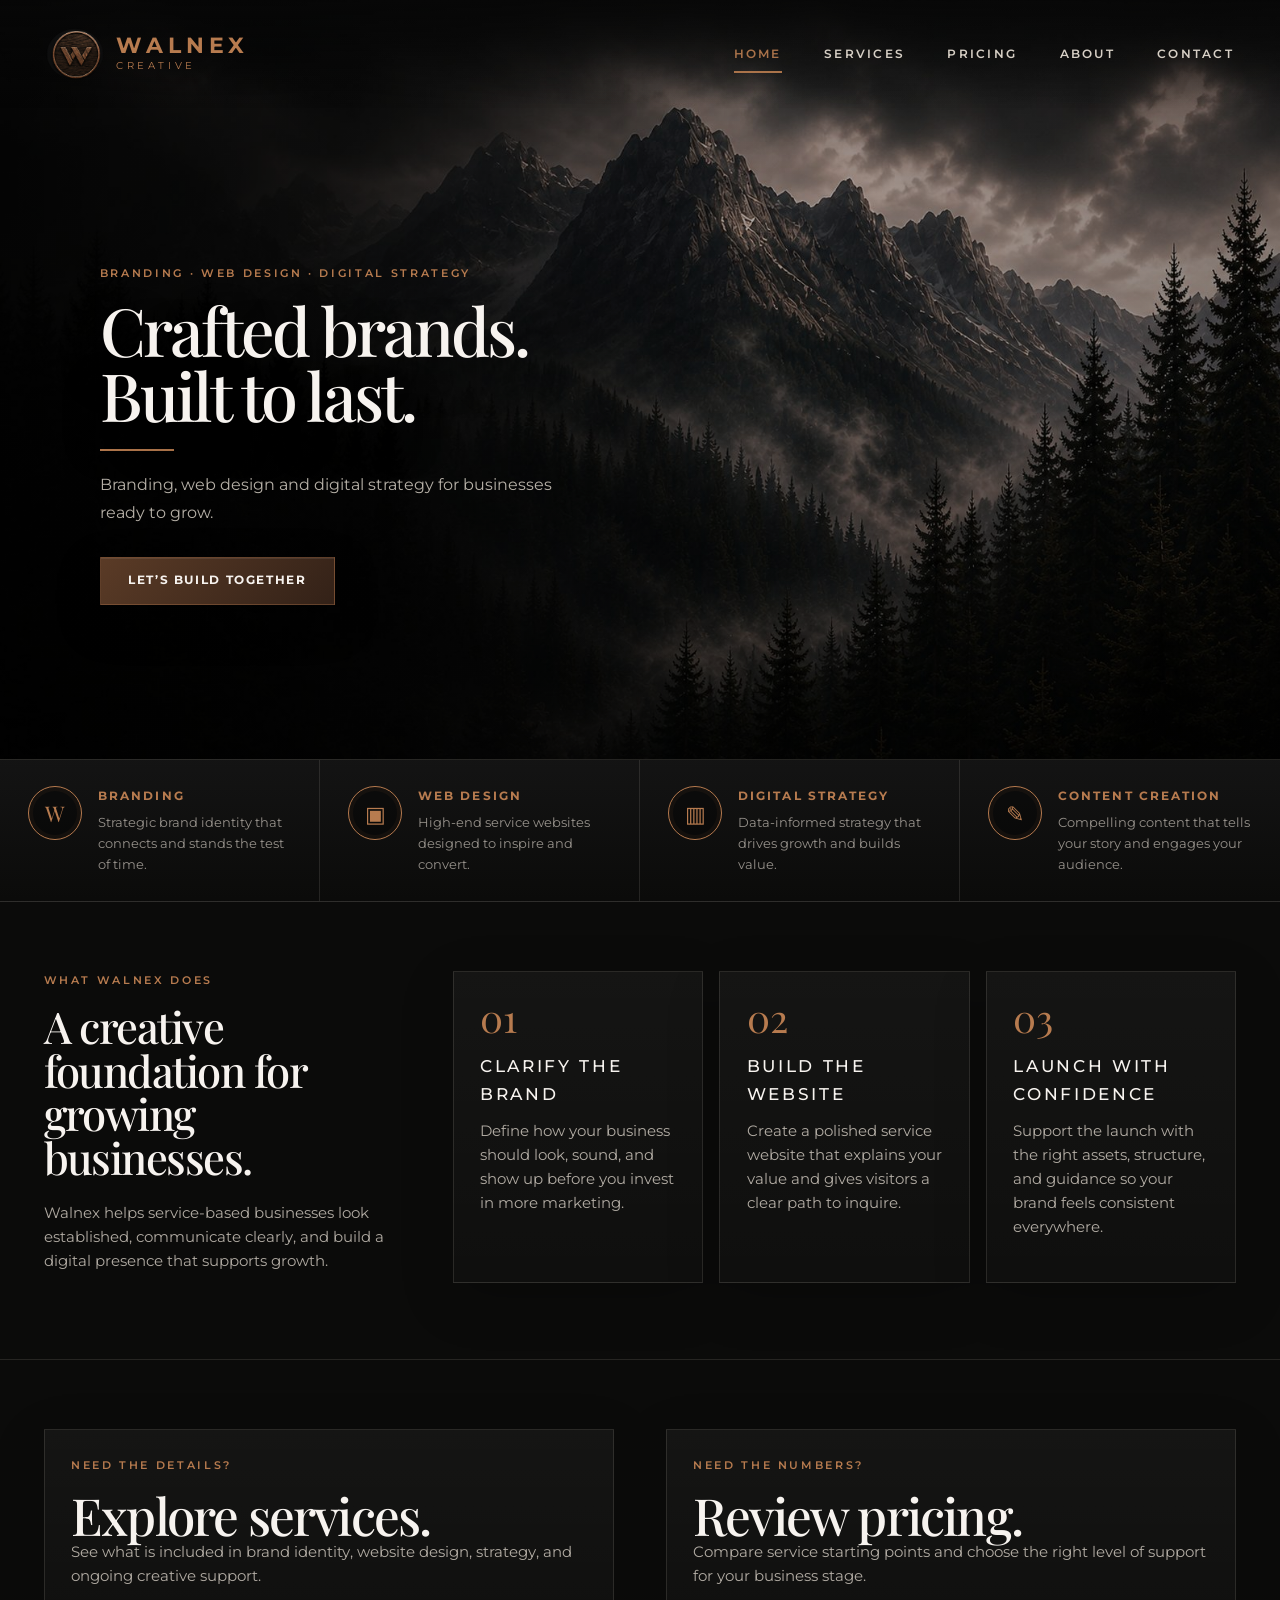
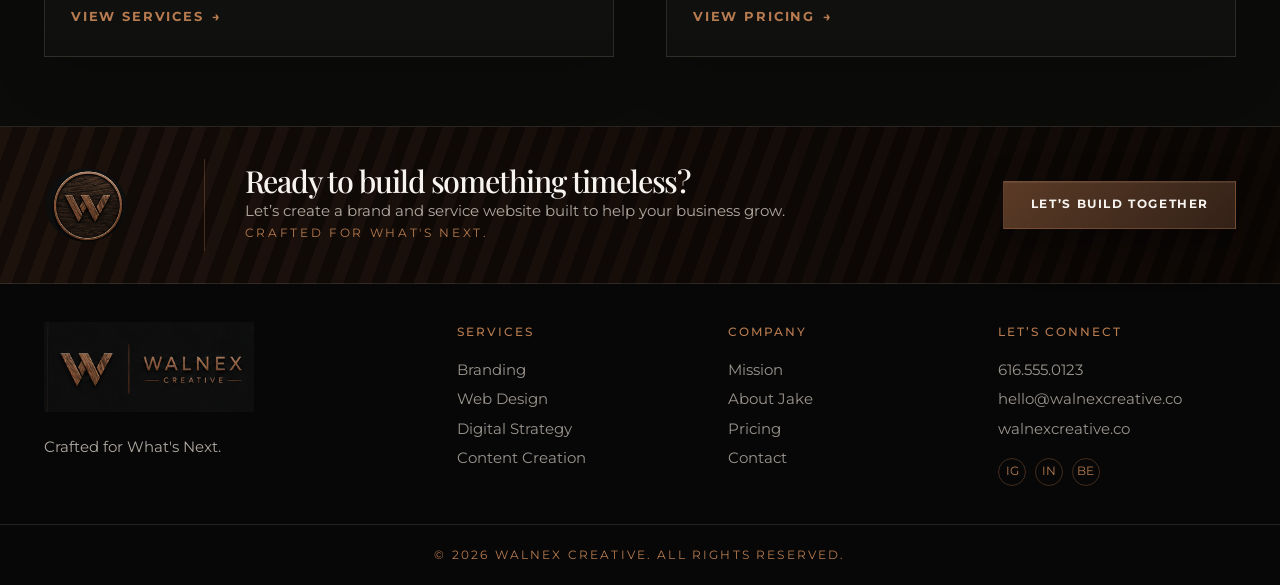
==== commit bc99f0b4: "Add files via upload" ====
--- a/index.html
+++ b/index.html
@@ -5,8 +5,8 @@
   <meta name="viewport" content="width=device-width, initial-scale=1.0" />
   <meta name="description" content="Walnex Creative builds premium brand identities, service websites, and digital strategy for growing businesses." />
   <meta name="theme-color" content="#0b0b0a" />
-  <!-- Walnex Creative v2.8.4 -->
-  <title>Walnex Creative v2.8.4 | Branding, Websites & Growth Strategy</title>
+  <!-- Walnex Creative v2.9 -->
+  <title>Walnex Creative v2.9 | Branding, Websites & Growth Strategy</title>
   <link rel="preconnect" href="https://fonts.googleapis.com">
   <link rel="preconnect" href="https://fonts.gstatic.com" crossorigin>
   <link href="https://fonts.googleapis.com/css2?family=Montserrat:wght@300;400;500;600;700;800&family=Playfair+Display:wght@500;600;700;800&display=swap" rel="stylesheet">
@@ -91,14 +91,14 @@
 <section class="section home-cta-split">
   <div class="mini-panel reveal">
     <p class="eyebrow">Need the details?</p>
-    <h2>Explore the services.</h2>
+    <h2>Explore services.</h2>
     <p>See what is included in brand identity, website design, strategy, and ongoing creative support.</p>
     <a class="text-link" href="services.html">View services <span>→</span></a>
   </div>
   <div class="mini-panel reveal">
     <p class="eyebrow">Need the numbers?</p>
     <h2>Review pricing.</h2>
-    <p>Compare starting packages and choose the right level of support for your business stage.</p>
+    <p>Compare service starting points and choose the right level of support for your business stage.</p>
     <a class="text-link" href="pricing.html">View pricing <span>→</span></a>
   </div>
 </section>
--- a/assets/css/styles.css
+++ b/assets/css/styles.css
@@ -1110,7 +1110,7 @@
     radial-gradient(circle at 58% 20%, rgba(233,225,214,.12), transparent 30%),
     linear-gradient(90deg, rgba(0,0,0,.74) 0%, rgba(0,0,0,.52) 36%, rgba(0,0,0,.18) 64%, rgba(0,0,0,.56) 100%),
     linear-gradient(180deg, rgba(0,0,0,.12) 0%, rgba(0,0,0,.18) 40%, rgba(0,0,0,.74) 100%),
-    url("../images/hero-approved-mountain-forest-v2-6.jpg") center top / cover no-repeat !important;
+    url("../images/hero-approved-mountain-forest-v2-6.jpg") center center / cover no-repeat !important;
   transform:none;
 }
 
@@ -1389,7 +1389,7 @@
   background:
     linear-gradient(90deg, rgba(0,0,0,.68) 0%, rgba(0,0,0,.48) 28%, rgba(0,0,0,.18) 58%, rgba(0,0,0,.36) 100%),
     linear-gradient(180deg, rgba(0,0,0,.08) 0%, rgba(0,0,0,.12) 42%, rgba(0,0,0,.42) 100%),
-    url("../images/hero-clean-mountain-forest-v2-8-3.jpg") 50% 8% / cover no-repeat !important;
+    url("../images/hero-clean-mountain-forest-v2-8-3.jpg") center center / cover no-repeat !important;
   transform:none;
 }
 
@@ -1440,3 +1440,163 @@
    Hero image compressed for GitHub browser upload.
    Removed unused legacy/reference images from the live package.
 */
+
+
+/* ================================
+   v2.8.4 page-purpose consolidation
+   ================================ */
+
+/* User-approved manual hero position: keep mountain peak visible */
+.hero-v26 .hero-bg{
+  background:
+    linear-gradient(90deg, rgba(0,0,0,.68) 0%, rgba(0,0,0,.48) 28%, rgba(0,0,0,.18) 58%, rgba(0,0,0,.36) 100%),
+    linear-gradient(180deg, rgba(0,0,0,.08) 0%, rgba(0,0,0,.12) 42%, rgba(0,0,0,.42) 100%),
+    url("../images/hero-clean-mountain-forest-v2-8-3.jpg") 50% 0% / cover no-repeat !important;
+}
+
+.home-purpose,
+.home-cta-split,
+.pricing-intro,
+.terms-preview,
+.mission-grid,
+.bio-section{
+  display:grid;
+  grid-template-columns:minmax(245px, 30%) 1fr;
+  gap:clamp(2rem,4vw,4rem);
+  align-items:start;
+}
+
+.purpose-grid,
+.service-card-grid{
+  display:grid;
+  grid-template-columns:repeat(3,1fr);
+  gap:1rem;
+}
+
+.purpose-card,
+.service-card,
+.mission-card,
+.mini-panel,
+.about-profile-card{
+  background:linear-gradient(180deg, rgba(255,255,255,.045), rgba(255,255,255,.018));
+  border:1px solid var(--line-soft);
+  padding:1.65rem;
+  box-shadow:0 16px 50px rgba(0,0,0,.18);
+}
+
+.purpose-card span,
+.bio-values span{
+  display:block;
+  color:var(--copper);
+  font-family:var(--serif);
+  font-size:2.4rem;
+  line-height:1;
+  margin-bottom:1rem;
+}
+
+.purpose-card h3,
+.bio-values h3{
+  color:var(--ivory);
+  margin-bottom:.75rem;
+}
+
+.home-cta-split,
+.terms-preview,
+.mission-grid{
+  grid-template-columns:repeat(2,1fr);
+}
+
+.package-section{
+  display:none !important;
+}
+
+.price-card ul{
+  margin:1rem 0 0;
+  padding-left:1.1rem;
+  color:rgba(233,225,214,.68);
+}
+
+.price-card li{
+  margin:.35rem 0;
+}
+
+.about-profile-card{
+  align-self:stretch;
+  display:flex;
+  flex-direction:column;
+  justify-content:center;
+}
+
+.about-profile-card img{
+  width:180px;
+  margin:0 0 1.4rem auto;
+}
+
+.about-profile-card h2{
+  font-size:2.7rem;
+  margin-bottom:.25rem;
+}
+
+.mission-card h2{
+  font-size:clamp(2rem,3.4vw,3.8rem);
+  margin-bottom:1rem;
+}
+
+.bio-copy p:not(.eyebrow){
+  max-width:760px;
+  font-size:1.02rem;
+}
+
+.bio-values{
+  display:grid;
+  gap:1rem;
+}
+
+.bio-values article{
+  background:linear-gradient(180deg, rgba(255,255,255,.045), rgba(255,255,255,.018));
+  border:1px solid var(--line-soft);
+  padding:1.4rem;
+}
+
+.bio-values p{
+  margin:0;
+}
+
+/* No public client portfolio on this version */
+.work-preview,
+.case-grid,
+.case-card,
+.portfolio-grid,
+.portfolio-card{
+  display:none !important;
+}
+
+/* Pricing page nav active is handled by HTML; this prevents stale old CSS/browser confusion */
+.site-nav a[href="pricing.html"].active::after{
+  transform:scaleX(1);
+}
+
+@media (max-width:1050px){
+  .home-purpose,
+  .home-cta-split,
+  .pricing-intro,
+  .terms-preview,
+  .mission-grid,
+  .bio-section{
+    grid-template-columns:1fr;
+  }
+  .purpose-grid,
+  .service-card-grid{
+    grid-template-columns:repeat(2,1fr);
+  }
+}
+
+@media (max-width:820px){
+  .purpose-grid,
+  .service-card-grid,
+  .home-cta-split,
+  .terms-preview,
+  .mission-grid{
+    grid-template-columns:1fr;
+  }
+}
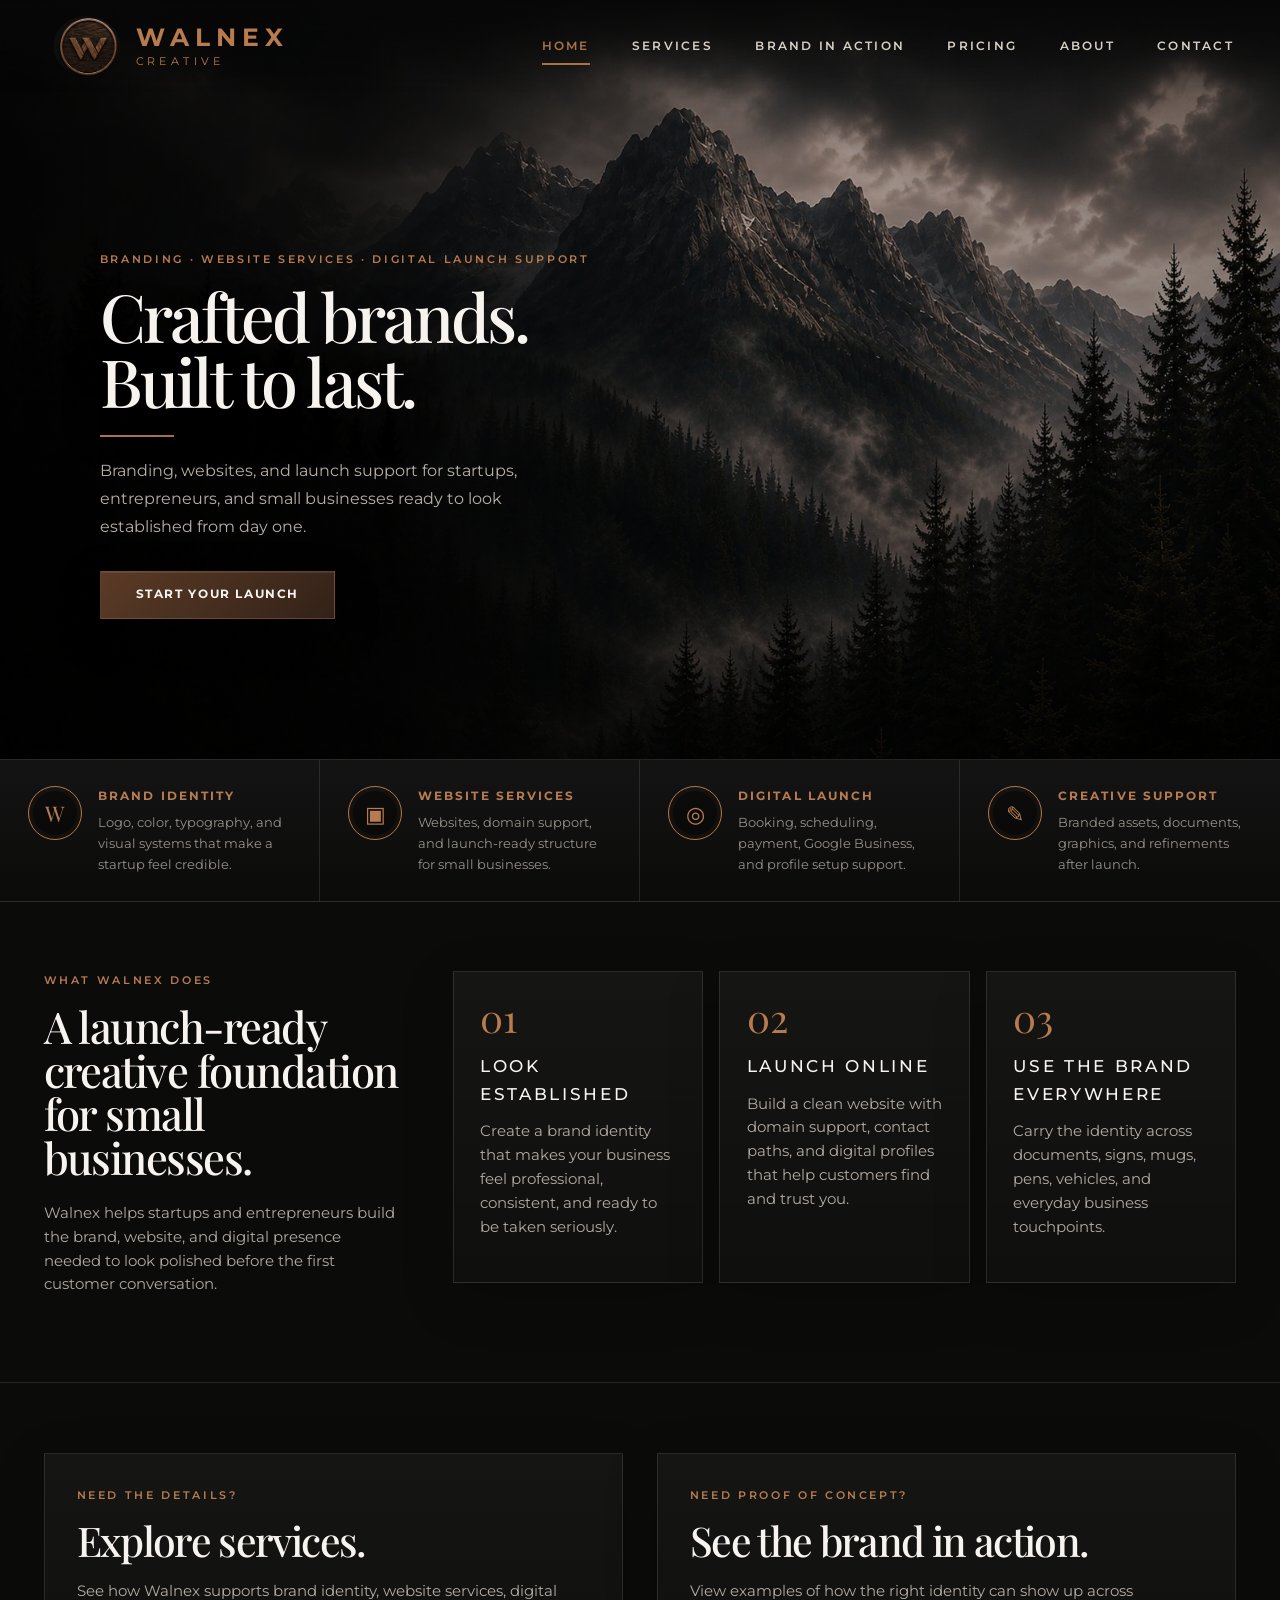
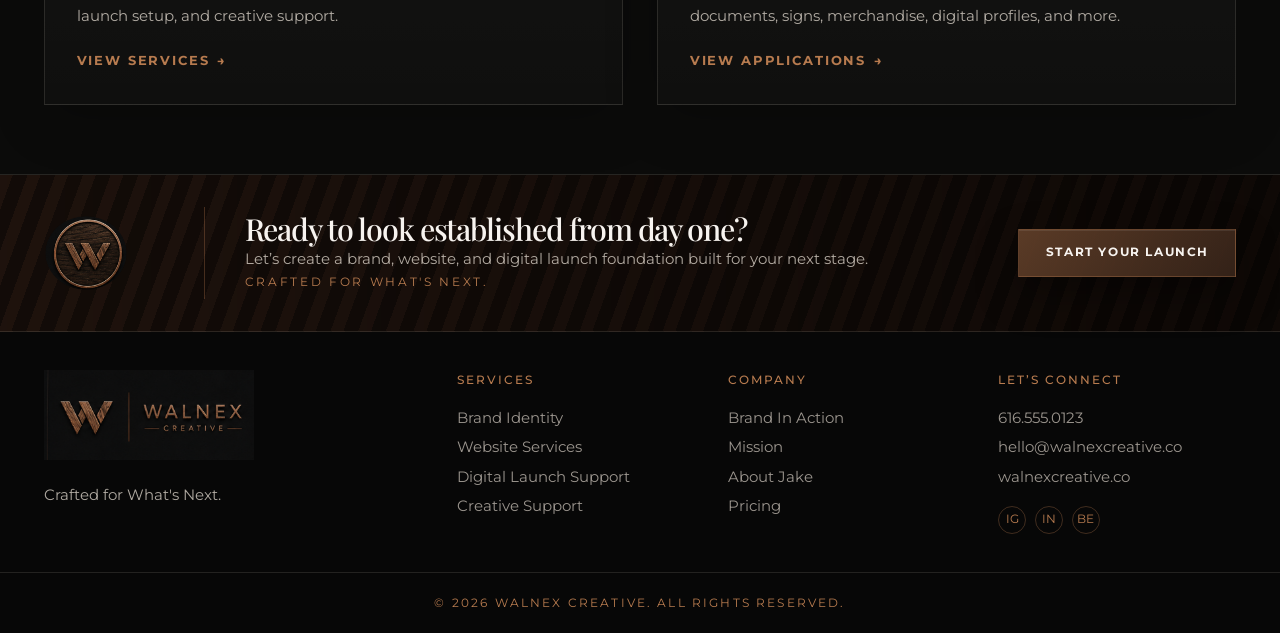
==== commit ac6aafb0: "Add files via upload" ====
--- a/index.html
+++ b/index.html
@@ -3,10 +3,10 @@
 <head>
   <meta charset="UTF-8" />
   <meta name="viewport" content="width=device-width, initial-scale=1.0" />
-  <meta name="description" content="Walnex Creative builds premium brand identities, service websites, and digital strategy for growing businesses." />
+  <meta name="description" content="Walnex Creative builds brand identities, website services, and digital launch support for startups, entrepreneurs, and small businesses." />
   <meta name="theme-color" content="#0b0b0a" />
-  <!-- Walnex Creative v2.9 -->
-  <title>Walnex Creative v2.9 | Branding, Websites & Growth Strategy</title>
+  <!-- Walnex Creative v3.0 -->
+  <title>Walnex Creative v3.0 | Startup Branding, Websites & Launch Support</title>
   <link rel="preconnect" href="https://fonts.googleapis.com">
   <link rel="preconnect" href="https://fonts.gstatic.com" crossorigin>
   <link href="https://fonts.googleapis.com/css2?family=Montserrat:wght@300;400;500;600;700;800&family=Playfair+Display:wght@500;600;700;800&display=swap" rel="stylesheet">
@@ -26,6 +26,7 @@
   <nav class="site-nav" id="site-nav" aria-label="Primary navigation">
     <a class="active" href="index.html">Home</a>
     <a class="" href="services.html">Services</a>
+    <a class="" href="applications.html">Brand In Action</a>
     <a class="" href="pricing.html">Pricing</a>
     <a class="" href="about.html">About</a>
     <a class="" href="contact.html">Contact</a>
@@ -36,54 +37,54 @@
 <section class="hero hero-v26">
   <div class="hero-bg" aria-hidden="true"></div>
   <div class="hero-content reveal">
-    <p class="eyebrow">Branding · Web Design · Digital Strategy</p>
+    <p class="eyebrow">Branding · Website Services · Digital Launch Support</p>
     <h1>Crafted brands.<br>Built to last.</h1>
     <div class="copper-rule"></div>
-    <p class="hero-lede">Branding, web design and digital strategy for businesses ready to grow.</p>
-    <a class="button wood-button" href="contact.html">Let’s build together</a>
+    <p class="hero-lede">Branding, websites, and launch support for startups, entrepreneurs, and small businesses ready to look established from day one.</p>
+    <a class="button wood-button" href="contact.html">Start your launch</a>
   </div>
 </section>
 
 <section class="service-band compact-service-band">
   <article class="band-item reveal">
     <span class="circle-icon">W</span>
-    <div><h3>Branding</h3><p>Strategic brand identity that connects and stands the test of time.</p></div>
+    <div><h3>Brand Identity</h3><p>Logo, color, typography, and visual systems that make a startup feel credible.</p></div>
   </article>
   <article class="band-item reveal">
     <span class="circle-icon">▣</span>
-    <div><h3>Web Design</h3><p>High-end service websites designed to inspire and convert.</p></div>
+    <div><h3>Website Services</h3><p>Websites, domain support, and launch-ready structure for small businesses.</p></div>
   </article>
   <article class="band-item reveal">
-    <span class="circle-icon">▥</span>
-    <div><h3>Digital Strategy</h3><p>Data-informed strategy that drives growth and builds value.</p></div>
+    <span class="circle-icon">◎</span>
+    <div><h3>Digital Launch</h3><p>Booking, scheduling, payment, Google Business, and profile setup support.</p></div>
   </article>
   <article class="band-item reveal">
     <span class="circle-icon">✎</span>
-    <div><h3>Content Creation</h3><p>Compelling content that tells your story and engages your audience.</p></div>
+    <div><h3>Creative Support</h3><p>Branded assets, documents, graphics, and refinements after launch.</p></div>
   </article>
 </section>
 
 <section class="section home-purpose">
   <div class="section-kicker reveal">
     <p class="eyebrow">What Walnex Does</p>
-    <h2>A creative foundation for growing businesses.</h2>
-    <p>Walnex helps service-based businesses look established, communicate clearly, and build a digital presence that supports growth.</p>
+    <h2>A launch-ready creative foundation for small businesses.</h2>
+    <p>Walnex helps startups and entrepreneurs build the brand, website, and digital presence needed to look polished before the first customer conversation.</p>
   </div>
   <div class="purpose-grid">
     <article class="purpose-card reveal">
       <span>01</span>
-      <h3>Clarify the brand</h3>
-      <p>Define how your business should look, sound, and show up before you invest in more marketing.</p>
+      <h3>Look established</h3>
+      <p>Create a brand identity that makes your business feel professional, consistent, and ready to be taken seriously.</p>
     </article>
     <article class="purpose-card reveal">
       <span>02</span>
-      <h3>Build the website</h3>
-      <p>Create a polished service website that explains your value and gives visitors a clear path to inquire.</p>
+      <h3>Launch online</h3>
+      <p>Build a clean website with domain support, contact paths, and digital profiles that help customers find and trust you.</p>
     </article>
     <article class="purpose-card reveal">
       <span>03</span>
-      <h3>Launch with confidence</h3>
-      <p>Support the launch with the right assets, structure, and guidance so your brand feels consistent everywhere.</p>
+      <h3>Use the brand everywhere</h3>
+      <p>Carry the identity across documents, signs, mugs, pens, vehicles, and everyday business touchpoints.</p>
     </article>
   </div>
 </section>
@@ -92,14 +93,14 @@
   <div class="mini-panel reveal">
     <p class="eyebrow">Need the details?</p>
     <h2>Explore services.</h2>
-    <p>See what is included in brand identity, website design, strategy, and ongoing creative support.</p>
+    <p>See how Walnex supports brand identity, website services, digital launch setup, and creative support.</p>
     <a class="text-link" href="services.html">View services <span>→</span></a>
   </div>
   <div class="mini-panel reveal">
-    <p class="eyebrow">Need the numbers?</p>
-    <h2>Review pricing.</h2>
-    <p>Compare service starting points and choose the right level of support for your business stage.</p>
-    <a class="text-link" href="pricing.html">View pricing <span>→</span></a>
+    <p class="eyebrow">Need proof of concept?</p>
+    <h2>See the brand in action.</h2>
+    <p>View examples of how the right identity can show up across documents, signs, merchandise, digital profiles, and more.</p>
+    <a class="text-link" href="applications.html">View applications <span>→</span></a>
   </div>
 </section>
 
@@ -109,11 +110,11 @@
     <img src="assets/images/walnex-mark-round.png" alt="" />
     <div class="footer-rule"></div>
     <div>
-      <h2>Ready to build something timeless?</h2>
-      <p>Let’s create a brand and service website built to help your business grow.</p>
+      <h2>Ready to look established from day one?</h2>
+      <p>Let’s create a brand, website, and digital launch foundation built for your next stage.</p>
       <p class="footer-tagline">Crafted for What's Next.</p>
     </div>
-    <a class="button wood-button" href="contact.html">Let’s build together</a>
+    <a class="button wood-button" href="contact.html">Start your launch</a>
   </div>
   <div class="footer-main">
     <div class="footer-brand">
@@ -122,17 +123,17 @@
     </div>
     <div>
       <h3>Services</h3>
-      <a href="services.html#branding">Branding</a>
-      <a href="services.html#web">Web Design</a>
-      <a href="services.html#strategy">Digital Strategy</a>
-      <a href="services.html#content">Content Creation</a>
+      <a href="services.html#branding">Brand Identity</a>
+      <a href="services.html#web">Website Services</a>
+      <a href="services.html#launch">Digital Launch Support</a>
+      <a href="services.html#content">Creative Support</a>
     </div>
     <div>
       <h3>Company</h3>
+      <a href="applications.html">Brand In Action</a>
       <a href="about.html">Mission</a>
       <a href="about.html#bio">About Jake</a>
       <a href="pricing.html">Pricing</a>
-      <a href="contact.html">Contact</a>
     </div>
     <div>
       <h3>Let’s Connect</h3>
--- a/assets/css/styles.css
+++ b/assets/css/styles.css
@@ -1600,3 +1600,303 @@
     grid-template-columns:1fr;
   }
 }
+
+
+/* ================================
+   v2.9 refinement pass
+   ================================ */
+
+/* Keep the approved hero crop with mountain peak visible */
+.hero-v26 .hero-bg{
+  background:
+    linear-gradient(90deg, rgba(0,0,0,.68) 0%, rgba(0,0,0,.48) 28%, rgba(0,0,0,.18) 58%, rgba(0,0,0,.36) 100%),
+    linear-gradient(180deg, rgba(0,0,0,.08) 0%, rgba(0,0,0,.12) 42%, rgba(0,0,0,.42) 100%),
+    url("../images/hero-clean-mountain-forest-v2-8-3.jpg") 50% 0% / cover no-repeat !important;
+}
+
+/* Larger header logo without increasing the header height */
+.site-header{
+  min-height:88px;
+  padding-top:1rem !important;
+  padding-bottom:1rem !important;
+  overflow:visible;
+}
+
+.brand{
+  transform:scale(1.16);
+  transform-origin:left center;
+  margin-left:.35rem;
+}
+
+.brand-badge{
+  width:60px !important;
+  height:60px !important;
+}
+
+.brand-copy strong{
+  font-size:1.36rem !important;
+  letter-spacing:.22em;
+}
+
+.brand-copy small{
+  font-size:.60rem !important;
+  letter-spacing:.34em;
+}
+
+.site-nav{
+  align-items:center;
+}
+
+/* Home CTA panels: fix oversized headings and text overlap */
+.home-cta-split{
+  display:grid;
+  grid-template-columns:repeat(2, minmax(0, 1fr));
+  gap:2.1rem;
+}
+
+.home-cta-split .mini-panel{
+  min-height:245px;
+  display:flex;
+  flex-direction:column;
+  align-items:flex-start;
+  justify-content:flex-start;
+  padding:2rem;
+}
+
+.home-cta-split .mini-panel h2{
+  font-size:clamp(2.15rem, 3.2vw, 3.6rem);
+  line-height:1.02;
+  letter-spacing:-.04em;
+  margin:0 0 1rem;
+  max-width:680px;
+}
+
+.home-cta-split .mini-panel p:not(.eyebrow){
+  font-size:.95rem;
+  line-height:1.65;
+  margin:0 0 1.4rem;
+  max-width:640px;
+}
+
+.home-cta-split .mini-panel .text-link{
+  margin-top:auto;
+}
+
+/* Pricing page now mirrors the 4 service areas */
+.pricing-services-section{
+  display:grid;
+  grid-template-columns:minmax(240px, 27%) 1fr;
+  gap:clamp(2rem,4vw,4rem);
+  align-items:start;
+}
+
+.pricing-service-grid{
+  display:grid;
+  grid-template-columns:repeat(4, minmax(0, 1fr));
+  gap:1rem;
+}
+
+.pricing-service-card{
+  background:linear-gradient(180deg, rgba(255,255,255,.045), rgba(255,255,255,.018));
+  border:1px solid var(--line-soft);
+  padding:1.55rem;
+  min-height:455px;
+  display:flex;
+  flex-direction:column;
+  box-shadow:0 18px 60px rgba(0,0,0,.18);
+}
+
+.pricing-service-card.featured{
+  border-color:rgba(183,123,79,.72);
+  background:linear-gradient(180deg, rgba(183,123,79,.14), rgba(255,255,255,.025));
+}
+
+.pricing-service-card .circle-icon{
+  margin-bottom:1.1rem;
+}
+
+.pricing-service-card h3{
+  font-family:var(--serif);
+  text-transform:none;
+  letter-spacing:-.035em;
+  font-size:clamp(1.75rem,2.1vw,2.45rem);
+  margin:.25rem 0 .8rem;
+}
+
+.pricing-service-card strong{
+  display:block;
+  color:var(--copper);
+  font-family:var(--serif);
+  font-size:clamp(2rem,2.3vw,2.8rem);
+  font-weight:500;
+  line-height:1;
+  margin:.4rem 0 1.2rem;
+}
+
+.pricing-service-card ul{
+  margin:1rem 0 0;
+  padding-left:1.1rem;
+  color:rgba(233,225,214,.70);
+}
+
+.pricing-service-card li{
+  margin:.35rem 0;
+}
+
+.pricing-bundle-section{
+  display:grid;
+  grid-template-columns:minmax(280px, .75fr) 1fr;
+  gap:1rem;
+  align-items:stretch;
+}
+
+.bundle-card,
+.bundle-notes article{
+  background:linear-gradient(180deg, rgba(255,255,255,.045), rgba(255,255,255,.018));
+  border:1px solid var(--line-soft);
+  padding:2rem;
+}
+
+.bundle-card{
+  border-color:rgba(183,123,79,.55);
+}
+
+.bundle-card h2{
+  font-size:clamp(2.4rem,4vw,4.8rem);
+  margin-bottom:.6rem;
+}
+
+.bundle-card strong{
+  display:block;
+  color:var(--copper);
+  font-family:var(--serif);
+  font-size:clamp(2.2rem,3vw,3.4rem);
+  font-weight:500;
+  margin:.5rem 0 1rem;
+}
+
+.bundle-notes{
+  display:grid;
+  grid-template-columns:repeat(2, 1fr);
+  gap:1rem;
+}
+
+.bundle-notes h3{
+  color:var(--ivory);
+  margin-bottom:.65rem;
+}
+
+/* About Jake: open, readable layout */
+.about-jake-section{
+  display:grid;
+  grid-template-columns:minmax(260px, .42fr) .58fr;
+  gap:clamp(2rem,5vw,5.5rem);
+  align-items:start;
+}
+
+.about-jake-intro h2{
+  font-size:clamp(2.7rem,4.9vw,5.6rem);
+  line-height:1.02;
+  letter-spacing:-.045em;
+  margin-bottom:1.2rem;
+}
+
+.lead-bio{
+  font-size:1.2rem !important;
+  line-height:1.75 !important;
+  color:rgba(233,225,214,.82) !important;
+}
+
+.about-jake-copy{
+  max-width:820px;
+  padding-top:2.6rem;
+}
+
+.about-jake-copy p{
+  font-size:1.02rem;
+  line-height:1.9;
+  margin-bottom:1.35rem;
+  color:rgba(233,225,214,.72);
+}
+
+.about-values-grid{
+  grid-column:1 / -1;
+  display:grid;
+  grid-template-columns:repeat(3, 1fr);
+  gap:1rem;
+  margin-top:1.2rem;
+}
+
+.about-values-grid article{
+  background:linear-gradient(180deg, rgba(255,255,255,.045), rgba(255,255,255,.018));
+  border:1px solid var(--line-soft);
+  padding:1.65rem;
+  min-height:210px;
+}
+
+.about-values-grid span{
+  display:block;
+  color:var(--copper);
+  font-family:var(--serif);
+  font-size:2.7rem;
+  line-height:1;
+  margin-bottom:1rem;
+}
+
+.about-values-grid h3{
+  color:var(--ivory);
+  margin-bottom:.75rem;
+}
+
+.about-values-grid p{
+  margin:0;
+}
+
+/* Hide legacy layouts from prior versions if browser cache/content persists */
+.bio-section,
+.bio-values,
+.package-section,
+.price-grid.standalone{
+  display:none !important;
+}
+
+@media (max-width:1200px){
+  .pricing-service-grid{
+    grid-template-columns:repeat(2, minmax(0,1fr));
+  }
+}
+
+@media (max-width:1050px){
+  .pricing-services-section,
+  .pricing-bundle-section,
+  .about-jake-section{
+    grid-template-columns:1fr;
+  }
+
+  .about-jake-copy{
+    padding-top:0;
+  }
+}
+
+@media (max-width:820px){
+  .brand{
+    transform:scale(1.04);
+    margin-left:0;
+  }
+
+  .brand-badge{
+    width:50px !important;
+    height:50px !important;
+  }
+
+  .home-cta-split,
+  .bundle-notes,
+  .about-values-grid,
+  .pricing-service-grid{
+    grid-template-columns:1fr;
+  }
+
+  .home-cta-split .mini-panel h2{
+    font-size:clamp(2rem,10vw,3rem);
+  }
+}
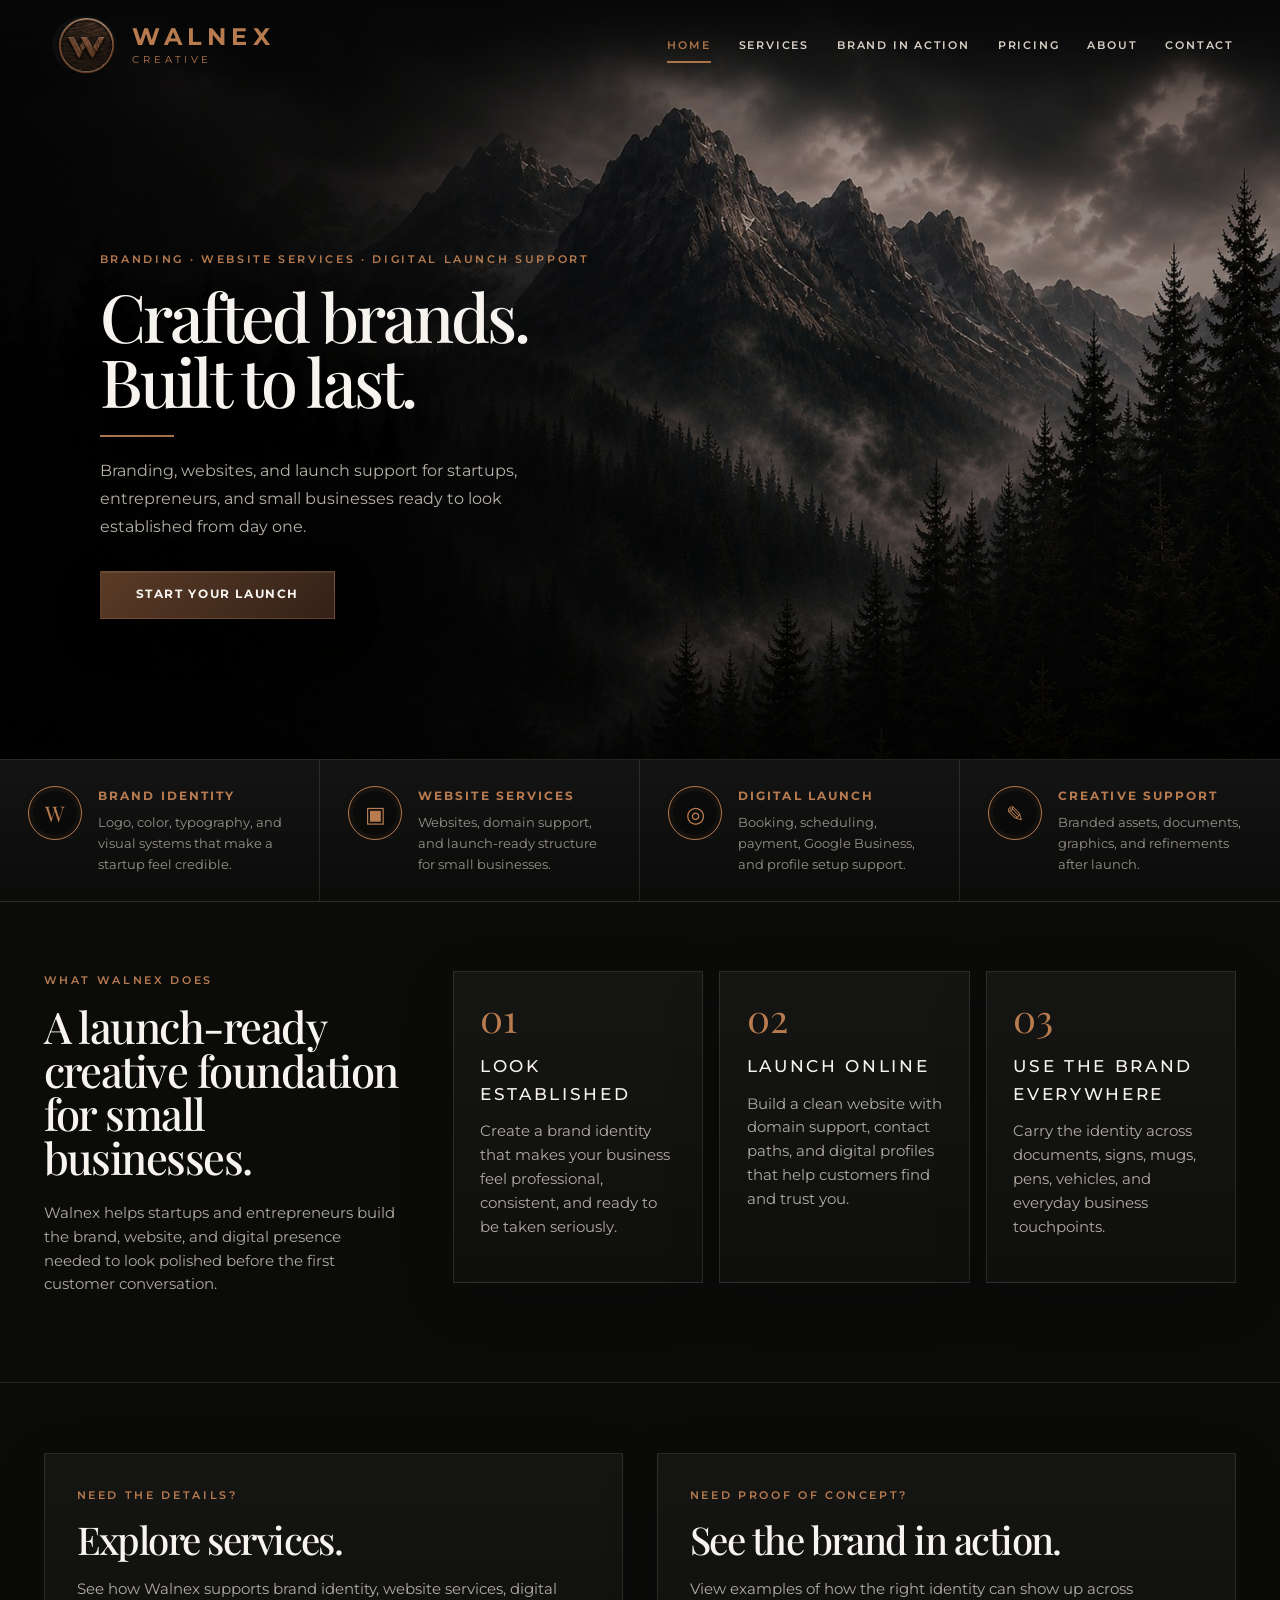
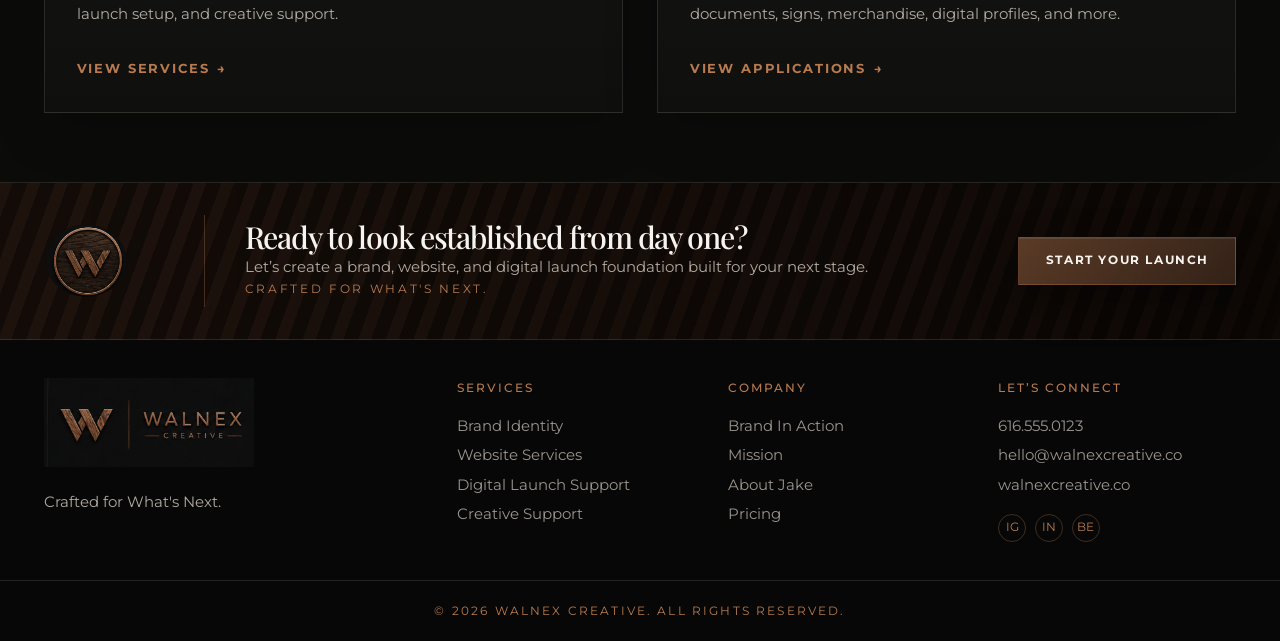
==== commit a03c9568: "Update index.html" ====
--- a/index.html
+++ b/index.html
@@ -10,7 +10,7 @@
   <link rel="preconnect" href="https://fonts.googleapis.com">
   <link rel="preconnect" href="https://fonts.gstatic.com" crossorigin>
   <link href="https://fonts.googleapis.com/css2?family=Montserrat:wght@300;400;500;600;700;800&family=Playfair+Display:wght@500;600;700;800&display=swap" rel="stylesheet">
-  <link rel="icon" href="assets/images/favicon.svg" type="image/svg+xml" />
+  <link rel="icon" href="walnex-mark-round.png" type="image/svg+xml" />
   <link rel="stylesheet" href="assets/css/styles.css" />
 </head>
 <body>
@@ -147,4 +147,4 @@
 </footer>
 <script src="assets/js/main.js"></script>
 </body>
-</html>+</html>
--- a/assets/css/styles.css
+++ b/assets/css/styles.css
@@ -1900,3 +1900,473 @@
     font-size:clamp(2rem,10vw,3rem);
   }
 }
+
+
+/* ================================
+   v3.0 launch/startup repositioning
+   ================================ */
+
+/* Keep approved hero position on homepage */
+.hero-v26 .hero-bg{
+  background:
+    linear-gradient(90deg, rgba(0,0,0,.68) 0%, rgba(0,0,0,.48) 28%, rgba(0,0,0,.18) 58%, rgba(0,0,0,.36) 100%),
+    linear-gradient(180deg, rgba(0,0,0,.08) 0%, rgba(0,0,0,.12) 42%, rgba(0,0,0,.42) 100%),
+    url("../images/hero-clean-mountain-forest-v2-8-3.jpg") 50% 0% / cover no-repeat !important;
+}
+
+/* Restore hero image to every interior page */
+.page-hero{
+  background:
+    linear-gradient(90deg, rgba(0,0,0,.82), rgba(0,0,0,.56)),
+    linear-gradient(180deg, rgba(0,0,0,.12), rgba(0,0,0,.72)),
+    url("../images/hero-clean-mountain-forest-v2-8-3.jpg") 50% 0% / cover no-repeat !important;
+}
+
+/* Nav adjustment for added Brand In Action item */
+.site-nav{
+  gap:1.75rem;
+}
+
+.site-nav a{
+  font-size:.70rem;
+  letter-spacing:.16em;
+}
+
+/* Larger header mark while preserving current header height */
+.site-header{
+  min-height:88px;
+  padding-top:.95rem !important;
+  padding-bottom:.95rem !important;
+  overflow:visible;
+}
+
+.brand{
+  transform:scale(1.13);
+  transform-origin:left center;
+  margin-left:.3rem;
+}
+
+.brand-badge{
+  width:60px !important;
+  height:60px !important;
+}
+
+.brand-copy strong{
+  font-size:1.33rem !important;
+}
+
+.brand-copy small{
+  font-size:.58rem !important;
+}
+
+/* Home CTA panels readability */
+.home-cta-split{
+  display:grid;
+  grid-template-columns:repeat(2, minmax(0, 1fr));
+  gap:2.1rem;
+}
+
+.home-cta-split .mini-panel{
+  min-height:260px;
+  display:flex;
+  flex-direction:column;
+  padding:2rem;
+}
+
+.home-cta-split .mini-panel h2{
+  font-size:clamp(2rem, 3vw, 3.3rem);
+  line-height:1.04;
+  margin:0 0 1rem;
+}
+
+.home-cta-split .mini-panel p:not(.eyebrow){
+  font-size:.95rem;
+  line-height:1.65;
+  margin:0 0 1.4rem;
+}
+
+.home-cta-split .mini-panel .text-link{
+  margin-top:auto;
+}
+
+/* Brand In Action page */
+.applications-intro,
+.usable-identity-section{
+  display:grid;
+  grid-template-columns:minmax(245px, 30%) 1fr;
+  gap:clamp(2rem,4vw,4rem);
+  align-items:start;
+}
+
+.application-benefits{
+  display:grid;
+  grid-template-columns:repeat(3, 1fr);
+  gap:1rem;
+}
+
+.benefit-card,
+.application-category,
+.identity-system-card{
+  background:linear-gradient(180deg, rgba(255,255,255,.045), rgba(255,255,255,.018));
+  border:1px solid var(--line-soft);
+  padding:1.65rem;
+  box-shadow:0 16px 50px rgba(0,0,0,.18);
+}
+
+.benefit-card span{
+  display:block;
+  color:var(--copper);
+  font-family:var(--serif);
+  font-size:2.5rem;
+  line-height:1;
+  margin-bottom:1rem;
+}
+
+.benefit-card h3,
+.application-category h2{
+  color:var(--ivory);
+  margin-bottom:.75rem;
+}
+
+.application-category-grid{
+  display:grid;
+  grid-template-columns:repeat(4, 1fr);
+  gap:1rem;
+}
+
+.application-category h2{
+  font-size:clamp(1.75rem,2.5vw,2.65rem);
+}
+
+.application-gallery-section{
+  display:grid;
+  grid-template-columns:minmax(245px, 27%) 1fr;
+  gap:clamp(2rem,4vw,4rem);
+  align-items:start;
+}
+
+.application-gallery{
+  display:grid;
+  grid-template-columns:repeat(3, 1fr);
+  gap:1rem;
+}
+
+.application-tile{
+  margin:0;
+  background:linear-gradient(180deg, rgba(255,255,255,.045), rgba(255,255,255,.018));
+  border:1px solid var(--line-soft);
+  overflow:hidden;
+  min-height:100%;
+  box-shadow:0 18px 60px rgba(0,0,0,.20);
+}
+
+.application-tile.large{
+  grid-row:span 2;
+}
+
+.application-tile.wide{
+  grid-column:span 2;
+}
+
+.application-tile img{
+  width:100%;
+  height:260px;
+  object-fit:cover;
+  filter:saturate(.92) contrast(1.02);
+}
+
+.application-tile.large img{
+  height:430px;
+}
+
+.application-tile.wide img{
+  height:300px;
+}
+
+.application-tile figcaption{
+  display:grid;
+  gap:.25rem;
+  padding:1.1rem 1.2rem 1.25rem;
+}
+
+.application-tile strong{
+  color:var(--ivory);
+  text-transform:uppercase;
+  letter-spacing:.14em;
+  font-size:.78rem;
+}
+
+.application-tile span{
+  color:rgba(233,225,214,.66);
+  font-size:.9rem;
+}
+
+.identity-list{
+  display:grid;
+  grid-template-columns:repeat(4, 1fr);
+  gap:.75rem;
+}
+
+.identity-list span{
+  display:flex;
+  align-items:center;
+  justify-content:center;
+  min-height:74px;
+  padding:1rem;
+  background:rgba(255,255,255,.035);
+  border:1px solid var(--line-soft);
+  color:var(--sand);
+  text-align:center;
+  text-transform:uppercase;
+  letter-spacing:.12em;
+  font-size:.74rem;
+  font-weight:700;
+}
+
+/* Pricing page updated for four service areas */
+.pricing-services-section{
+  display:grid;
+  grid-template-columns:minmax(240px, 27%) 1fr;
+  gap:clamp(2rem,4vw,4rem);
+  align-items:start;
+}
+
+.pricing-service-grid{
+  display:grid;
+  grid-template-columns:repeat(4, minmax(0, 1fr));
+  gap:1rem;
+}
+
+.pricing-service-card{
+  background:linear-gradient(180deg, rgba(255,255,255,.045), rgba(255,255,255,.018));
+  border:1px solid var(--line-soft);
+  padding:1.55rem;
+  min-height:455px;
+  display:flex;
+  flex-direction:column;
+  box-shadow:0 18px 60px rgba(0,0,0,.18);
+}
+
+.pricing-service-card.featured{
+  border-color:rgba(183,123,79,.72);
+  background:linear-gradient(180deg, rgba(183,123,79,.14), rgba(255,255,255,.025));
+}
+
+.pricing-service-card .circle-icon{
+  margin-bottom:1.1rem;
+}
+
+.pricing-service-card h3{
+  font-family:var(--serif);
+  text-transform:none;
+  letter-spacing:-.035em;
+  font-size:clamp(1.75rem,2.1vw,2.45rem);
+  margin:.25rem 0 .8rem;
+}
+
+.pricing-service-card strong{
+  display:block;
+  color:var(--copper);
+  font-family:var(--serif);
+  font-size:clamp(2rem,2.3vw,2.8rem);
+  font-weight:500;
+  line-height:1;
+  margin:.4rem 0 1.2rem;
+}
+
+.pricing-service-card ul{
+  margin:1rem 0 0;
+  padding-left:1.1rem;
+  color:rgba(233,225,214,.70);
+}
+
+.pricing-service-card li{
+  margin:.35rem 0;
+}
+
+.pricing-bundle-section{
+  display:grid;
+  grid-template-columns:minmax(280px, .75fr) 1fr;
+  gap:1rem;
+  align-items:stretch;
+}
+
+.bundle-card,
+.bundle-notes article{
+  background:linear-gradient(180deg, rgba(255,255,255,.045), rgba(255,255,255,.018));
+  border:1px solid var(--line-soft);
+  padding:2rem;
+}
+
+.bundle-card{
+  border-color:rgba(183,123,79,.55);
+}
+
+.bundle-card h2{
+  font-size:clamp(2.4rem,4vw,4.8rem);
+  margin-bottom:.6rem;
+}
+
+.bundle-card strong{
+  display:block;
+  color:var(--copper);
+  font-family:var(--serif);
+  font-size:clamp(2.2rem,3vw,3.4rem);
+  font-weight:500;
+  margin:.5rem 0 1rem;
+}
+
+.bundle-notes{
+  display:grid;
+  grid-template-columns:repeat(2, 1fr);
+  gap:1rem;
+}
+
+.bundle-notes h3{
+  color:var(--ivory);
+  margin-bottom:.65rem;
+}
+
+/* About page updated bio layout */
+.about-jake-section{
+  display:grid;
+  grid-template-columns:minmax(260px, .42fr) .58fr;
+  gap:clamp(2rem,5vw,5.5rem);
+  align-items:start;
+}
+
+.about-jake-intro h2{
+  font-size:clamp(2.55rem,4.6vw,5.25rem);
+  line-height:1.02;
+  letter-spacing:-.045em;
+  margin-bottom:1.2rem;
+}
+
+.about-jake-copy{
+  max-width:850px;
+  padding-top:2.6rem;
+}
+
+.about-jake-copy p{
+  font-size:1.03rem;
+  line-height:1.9;
+  margin-bottom:1.35rem;
+  color:rgba(233,225,214,.74);
+}
+
+.about-values-grid{
+  grid-column:1 / -1;
+  display:grid;
+  grid-template-columns:repeat(3, 1fr);
+  gap:1rem;
+  margin-top:1.2rem;
+}
+
+.about-values-grid article{
+  background:linear-gradient(180deg, rgba(255,255,255,.045), rgba(255,255,255,.018));
+  border:1px solid var(--line-soft);
+  padding:1.65rem;
+  min-height:210px;
+}
+
+.about-values-grid span{
+  display:block;
+  color:var(--copper);
+  font-family:var(--serif);
+  font-size:2.7rem;
+  line-height:1;
+  margin-bottom:1rem;
+}
+
+.about-values-grid h3{
+  color:var(--ivory);
+  margin-bottom:.75rem;
+}
+
+/* Remove old strategy/portfolio remnants from previous versions */
+.bio-section,
+.bio-values,
+.package-section,
+.price-grid.standalone,
+.work-preview,
+.case-grid,
+.case-card,
+.portfolio-grid,
+.portfolio-card{
+  display:none !important;
+}
+
+@media (max-width:1250px){
+  .pricing-service-grid,
+  .application-category-grid{
+    grid-template-columns:repeat(2, minmax(0, 1fr));
+  }
+
+  .application-gallery{
+    grid-template-columns:repeat(2, 1fr);
+  }
+
+  .application-tile.large,
+  .application-tile.wide{
+    grid-column:auto;
+    grid-row:auto;
+  }
+
+  .application-tile.large img,
+  .application-tile.wide img{
+    height:280px;
+  }
+}
+
+@media (max-width:1050px){
+  .applications-intro,
+  .application-gallery-section,
+  .usable-identity-section,
+  .pricing-services-section,
+  .pricing-bundle-section,
+  .about-jake-section{
+    grid-template-columns:1fr;
+  }
+
+  .about-jake-copy{
+    padding-top:0;
+  }
+
+  .application-benefits,
+  .identity-list{
+    grid-template-columns:repeat(2, 1fr);
+  }
+}
+
+@media (max-width:900px){
+  .site-nav{
+    gap:0;
+  }
+}
+
+@media (max-width:820px){
+  .brand{
+    transform:scale(1.04);
+    margin-left:0;
+  }
+
+  .brand-badge{
+    width:50px !important;
+    height:50px !important;
+  }
+
+  .home-cta-split,
+  .bundle-notes,
+  .about-values-grid,
+  .pricing-service-grid,
+  .application-category-grid,
+  .application-benefits,
+  .application-gallery,
+  .identity-list{
+    grid-template-columns:1fr;
+  }
+
+  .home-cta-split .mini-panel h2{
+    font-size:clamp(2rem,10vw,3rem);
+  }
+}
